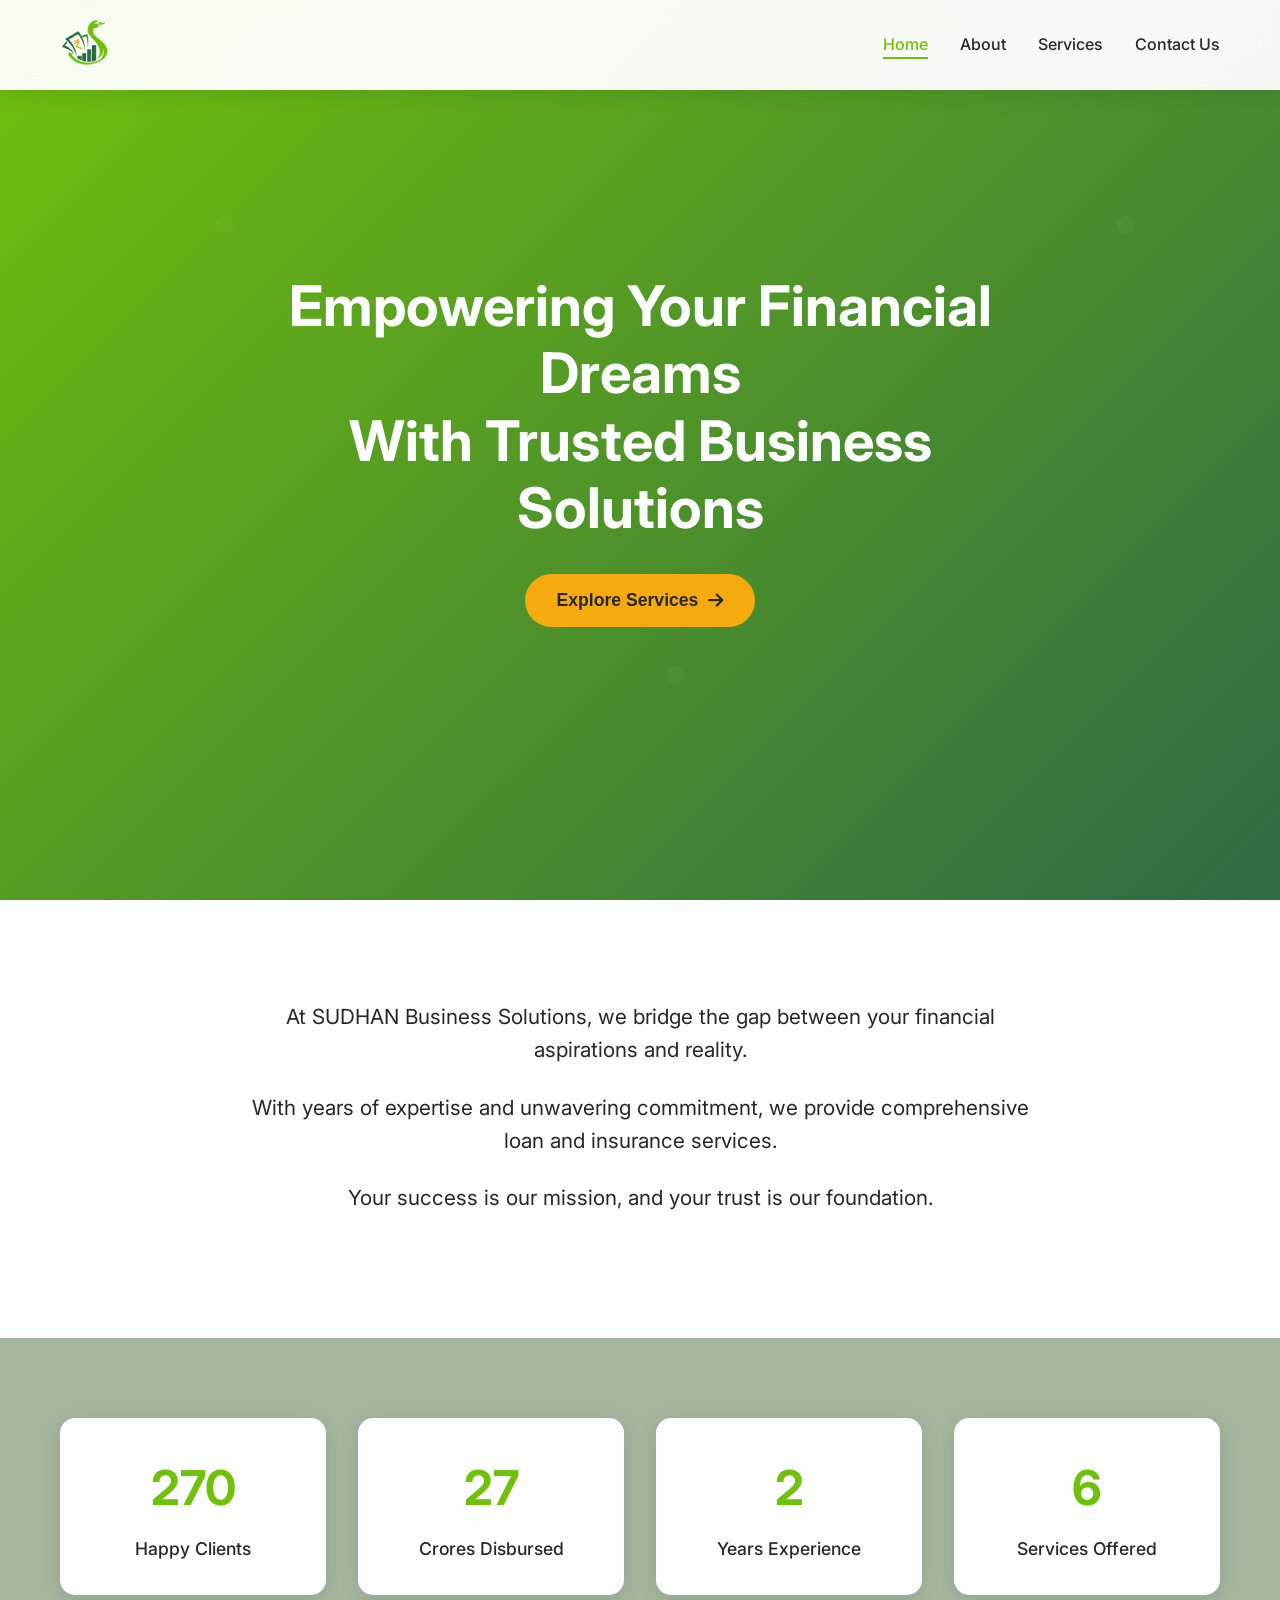
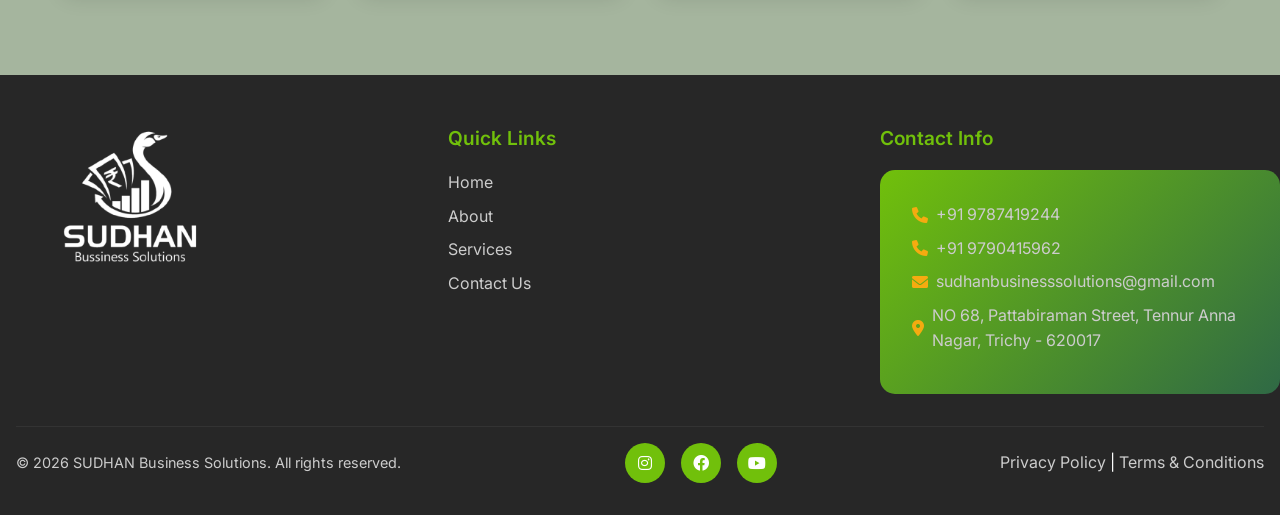
==== index.html @ 8c58acba "Add files via upload" ====
<!DOCTYPE html>
<html lang="en">
<head>
    <meta charset="UTF-8">
    <meta name="viewport" content="width=device-width, initial-scale=1.0">
    <title>SUDHAN Business Solutions - Financial & Business Solutions</title>
    <link rel="icon" type="image/png" href="assets/Sudhanlogo.png">
    <link rel="stylesheet" href="css/style.css">
    <link href="https://fonts.googleapis.com/css2?family=Inter:wght@300;400;500;600;700&display=swap" rel="stylesheet">
    <link rel="stylesheet" href="https://cdnjs.cloudflare.com/ajax/libs/font-awesome/6.0.0/css/all.min.css">
</head>
<body>
    <!-- Navigation -->
    <nav class="navbar">
        <div class="nav-container">
            <div class="nav-logo">
                <img src="assets/Sudhanlogo.png" alt="SUDHAN Business Solutions" class="logo">
            </div>
            <ul class="nav-menu">
                <li class="nav-item">
                    <a href="index.html" class="nav-link active">Home</a>
                </li>
                <li class="nav-item">
                    <a href="about.html" class="nav-link">About</a>
                </li>
                <li class="nav-item">
                    <a href="services.html" class="nav-link">Services</a>
                </li>
                <li class="nav-item">
                    <a href="contact.html" class="nav-link">Contact Us</a>
                </li>
            </ul>
            <div class="hamburger">
                <span class="bar"></span>
                <span class="bar"></span>
                <span class="bar"></span>
            </div>
        </div>
    </nav>

    <!-- Hero Section -->
    <section class="hero">
        <div class="hero-content">
            <h1 class="hero-title">
                <span class="line-1">Empowering Your Financial Dreams</span>
                <span class="line-2">With Trusted Business Solutions</span>
            </h1>
            <button class="cta-button" onclick="window.location.href='services.html'">
                <span>Explore Services</span>
                <i class="fas fa-arrow-right"></i>
            </button>
        </div>
        <div class="hero-bg"></div>
    </section>

    <!-- Company Introduction -->
    <section class="intro-section">
        <div class="container">
            <div class="intro-content">
                <p class="intro-text">At SUDHAN Business Solutions, we bridge the gap between your financial aspirations and reality.</p>
                <p class="intro-text">With years of expertise and unwavering commitment, we provide comprehensive loan and insurance services.</p>
                <p class="intro-text">Your success is our mission, and your trust is our foundation.</p>
            </div>
        </div>
    </section>

    <!-- Stats Section -->
    <section class="stats-section">
        <div class="container">
            <div class="stats-grid">
                <div class="stat-card">
                    <div class="stat-number" data-target="500">0</div>
                    <div class="stat-label">Happy Clients</div>
                </div>
                <div class="stat-card">
                    <div class="stat-number" data-target="50">0</div>
                    <div class="stat-label">Crores Disbursed</div>
                </div>
                <div class="stat-card">
                    <div class="stat-number" data-target="5">0</div>
                    <div class="stat-label">Years Experience</div>
                </div>
                <div class="stat-card">
                    <div class="stat-number" data-target="12">0</div>
                    <div class="stat-label">Services Offered</div>
                </div>
            </div>
        </div>
    </section>

    <!-- Footer -->
    <footer class="footer">
        <div class="footer-content">
            <div class="footer-section">
                <img src="assets/sudhanfulllogo.png" alt="SUDHAN Business Solutions" class="footer-logo">
            </div>
            <div class="footer-section">
                <h3>Quick Links</h3>
                <ul class="footer-links">
                    <li><a href="index.html">Home</a></li>
                    <li><a href="about.html">About</a></li>
                    <li><a href="services.html">Services</a></li>
                    <li><a href="contact.html">Contact Us</a></li>
                </ul>
            </div>
            <div class="footer-section">
                <h3>Contact Info</h3>
                <div class="contact-info">
                    <p><i class="fas fa-phone"></i> <a href="tel:+919787419244">+91 9787419244</a></p>
                    <p><i class="fas fa-phone"></i> <a href="tel:+919790415962">+91 9790415962</a></p>
                    <p><i class="fas fa-envelope"></i> <a href="mailto:sudhanbusinesssolutions@gmail.com">sudhanbusinesssolutions@gmail.com</a></p>
                    <p><i class="fas fa-map-marker-alt"></i> NO 68, Pattabiraman Street, Tennur Anna Nagar, Trichy - 620017</p>
                </div>
            </div>
        </div>
        <div class="footer-bottom">
            <div class="copyright">
                <p>&copy; <span id="currentYear">2026</span> SUDHAN Business Solutions. All rights reserved.</p>
            </div>
            <div class="social-links">
                <a href="#" class="social-link"><i class="fab fa-instagram"></i></a>
                <a href="#" class="social-link"><i class="fab fa-facebook"></i></a>
                <a href="#" class="social-link"><i class="fab fa-youtube"></i></a>
            </div>
            <div class="footer-legal">
                <a href="privacy-policy.html">Privacy Policy</a> | <a href="terms-conditions.html">Terms & Conditions</a>
            </div>
        </div>
    </footer>

    <script src="js/script.js"></script>
</body>
</html>
---- css/style.css ----
/* CSS Variables */
:root {
    --primary-green: #71C00B;
    --dark-green: #2F6945;
    --accent-yellow: #F5AB10;
    --text-black: #272727;
    --light-bg: #A5B59E;
    --white: #FDFEFE;
    --shadow: 0 4px 20px rgba(0, 0, 0, 0.1);
    --transition: all 0.3s ease;
}

/* Reset and Base Styles */
* {
    margin: 0;
    padding: 0;
    box-sizing: border-box;
}

html {
    scroll-behavior: smooth;
}

body {
    font-family: 'Inter', sans-serif;
    line-height: 1.6;
    color: var(--text-black);
    background-color: var(--white);
}

.container {
    max-width: 1200px;
    margin: 0 auto;
    padding: 0 20px;
}

/* Navigation */
.navbar {
    position: fixed;
    top: 0;
    width: 100%;
    background: rgba(255, 255, 255, 0.95);
    backdrop-filter: blur(10px);
    z-index: 1000;
    padding: 1rem 0;
    box-shadow: var(--shadow);
}

.nav-container {
    max-width: 1200px;
    margin: 0 auto;
    padding: 0 20px;
    display: flex;
    justify-content: space-between;
    align-items: center;
}

.logo {
    height: 50px;
    width: auto;
}

.nav-menu {
    display: flex;
    list-style: none;
    gap: 2rem;
}

.nav-link {
    text-decoration: none;
    color: var(--text-black);
    font-weight: 500;
    transition: var(--transition);
    position: relative;
}

.nav-link:hover,
.nav-link.active {
    color: var(--primary-green);
}

.nav-link::after {
    content: '';
    position: absolute;
    bottom: -5px;
    left: 0;
    width: 0;
    height: 2px;
    background: var(--primary-green);
    transition: var(--transition);
}

.nav-link:hover::after,
.nav-link.active::after {
    width: 100%;
}

.hamburger {
    display: none;
    flex-direction: column;
    cursor: pointer;
}

.bar {
    width: 25px;
    height: 3px;
    background: var(--text-black);
    margin: 3px 0;
    transition: var(--transition);
}

/* Hero Section */
.hero {
    height: 100vh;
    display: flex;
    align-items: center;
    justify-content: center;
    position: relative;
    background: linear-gradient(135deg, var(--primary-green) 0%, var(--dark-green) 100%);
    overflow: hidden;
}

.hero-bg {
    position: absolute;
    top: 0;
    left: 0;
    width: 100%;
    height: 100%;
    background: url('data:image/svg+xml,<svg xmlns="http://www.w3.org/2000/svg" viewBox="0 0 100 100"><defs><pattern id="grain" width="100" height="100" patternUnits="userSpaceOnUse"><circle cx="25" cy="25" r="1" fill="rgba(255,255,255,0.1)"/><circle cx="75" cy="75" r="1" fill="rgba(255,255,255,0.1)"/></pattern></defs><rect width="100" height="100" fill="url(%23grain)"/></svg>');
    opacity: 0.3;
}

.hero-content {
    text-align: center;
    z-index: 2;
    max-width: 800px;
    padding: 0 20px;
}

.hero-title {
    font-size: 3.5rem;
    font-weight: 700;
    color: var(--white);
    margin-bottom: 2rem;
    line-height: 1.2;
}

.hero-title .line-1,
.hero-title .line-2 {
    display: block;
    opacity: 0;
    transform: translateY(50px);
    animation: slideUp 1s ease forwards;
}

.hero-title .line-2 {
    animation-delay: 0.3s;
}

.cta-button {
    background: var(--accent-yellow);
    color: var(--text-black);
    border: none;
    padding: 1rem 2rem;
    font-size: 1.1rem;
    font-weight: 600;
    border-radius: 50px;
    cursor: pointer;
    transition: var(--transition);
    display: inline-flex;
    align-items: center;
    gap: 10px;
    opacity: 0;
    transform: translateY(30px);
    animation: slideUp 1s ease forwards 0.6s;
}

.cta-button:hover {
    transform: translateY(-3px);
    box-shadow: 0 10px 30px rgba(245, 171, 16, 0.3);
}

.cta-button i {
    transition: var(--transition);
}

.cta-button:hover i {
    transform: translateX(5px);
}

/* Intro Section */
.intro-section {
    padding: 100px 0;
    background: var(--white);
}

.intro-content {
    text-align: center;
    max-width: 800px;
    margin: 0 auto;
}

.intro-text {
    font-size: 1.3rem;
    margin-bottom: 1.5rem;
    opacity: 0;
    transform: translateY(30px);
    transition: var(--transition);
}

.intro-text.animate {
    opacity: 1;
    transform: translateY(0);
}

/* About Page Styles */
.about-hero {
    padding: 150px 0 100px;
    background: linear-gradient(135deg, var(--dark-green) 0%, var(--primary-green) 100%);
    text-align: center;
}

.about-title {
    font-size: 2.5rem;
    font-weight: 700;
    color: var(--white);
    line-height: 1.3;
}

.about-title .line-1,
.about-title .line-2,
.about-title .line-3 {
    display: block;
    opacity: 0;
    transform: translateY(30px);
    animation: slideUp 0.8s ease forwards;
}

.about-title .line-2 {
    animation-delay: 0.2s;
}

.about-title .line-3 {
    animation-delay: 0.4s;
}

.service-highlights {
    padding: 100px 0;
    background: var(--white);
}

.section-title {
    text-align: center;
    font-size: 2.5rem;
    font-weight: 700;
    color: var(--text-black);
    margin-bottom: 3rem;
}

.highlights-grid {
    display: grid;
    grid-template-columns: repeat(auto-fit, minmax(300px, 1fr));
    gap: 2rem;
    margin-bottom: 3rem;
}

.highlight-card {
    background: var(--white);
    padding: 2rem;
    border-radius: 15px;
    text-align: center;
    box-shadow: var(--shadow);
    transition: var(--transition);
    opacity: 0;
    transform: translateY(30px);
}

.highlight-card.animate {
    opacity: 1;
    transform: translateY(0);
}

.highlight-card:hover {
    transform: translateY(-10px);
    box-shadow: 0 15px 40px rgba(0, 0, 0, 0.15);
}

.highlight-icon {
    width: 80px;
    height: 80px;
    background: linear-gradient(135deg, var(--primary-green), var(--dark-green));
    border-radius: 50%;
    display: flex;
    align-items: center;
    justify-content: center;
    margin: 0 auto 1rem;
}

.highlight-icon i {
    font-size: 2rem;
    color: var(--white);
}

.highlight-card h3 {
    font-size: 1.5rem;
    font-weight: 600;
    color: var(--text-black);
    margin-bottom: 1rem;
}

.highlight-card p {
    color: #666;
    line-height: 1.6;
}

.cta-section {
    text-align: center;
}

/* Services Page Styles */
.services-header {
    padding: 150px 0 50px;
    background: linear-gradient(135deg, var(--primary-green) 0%, var(--dark-green) 100%);
    text-align: center;
}

.services-title {
    font-size: 3rem;
    font-weight: 700;
    color: var(--white);
    margin-bottom: 1rem;
}

.services-subtitle {
    font-size: 1.2rem;
    color: rgba(255, 255, 255, 0.9);
}

.services-section {
    padding: 100px 0;
    background: var(--white);
}

.services-grid {
    display: grid;
    grid-template-columns: repeat(auto-fit, minmax(350px, 1fr));
    gap: 2rem;
}

.service-card {
    background: var(--white);
    padding: 2rem;
    border-radius: 15px;
    box-shadow: var(--shadow);
    transition: var(--transition);
    opacity: 0;
    transform: translateY(30px);
    border-left: 4px solid var(--primary-green);
}

.service-card.animate {
    opacity: 1;
    transform: translateY(0);
}

.service-card:hover {
    transform: translateY(-10px);
    box-shadow: 0 15px 40px rgba(0, 0, 0, 0.15);
    border-left-color: var(--accent-yellow);
}

.service-icon {
    width: 60px;
    height: 60px;
    background: linear-gradient(135deg, var(--primary-green), var(--dark-green));
    border-radius: 12px;
    display: flex;
    align-items: center;
    justify-content: center;
    margin-bottom: 1rem;
}

.service-icon i {
    font-size: 1.5rem;
    color: var(--white);
}

.service-card h3 {
    font-size: 1.4rem;
    font-weight: 600;
    color: var(--text-black);
    margin-bottom: 1rem;
}

.service-card p {
    color: #666;
    margin-bottom: 0.5rem;
    line-height: 1.6;
}

.service-btn {
    background: var(--primary-green);
    color: var(--white);
    border: none;
    padding: 12px 24px;
    border-radius: 25px;
    font-size: 0.9rem;
    font-weight: 600;
    cursor: pointer;
    display: flex;
    align-items: center;
    justify-content: center;
    gap: 8px;
    margin-top: 1rem;
    transition: all 0.3s ease;
    position: relative;
    overflow: hidden;
}

.service-btn:hover {
    background: var(--dark-green);
    transform: translateY(-2px);
    box-shadow: 0 8px 25px rgba(113, 192, 11, 0.3);
}

.service-btn:hover i {
    transform: translateX(5px);
}

.service-btn:active {
    transform: translateY(0);
}

/* Contact Page Styles */
.contact-header {
    padding: 150px 0 50px;
    background: linear-gradient(135deg, var(--dark-green) 0%, var(--primary-green) 100%);
    text-align: center;
}

.contact-title {
    font-size: 3rem;
    font-weight: 700;
    color: var(--white);
    margin-bottom: 1rem;
}

.contact-subtitle {
    font-size: 1.2rem;
    color: rgba(255, 255, 255, 0.9);
}

.contact-section {
    padding: 100px 0;
    background: var(--white);
}

.contact-content {
    display: grid;
    grid-template-columns: 1fr 1fr;
    gap: 4rem;
    align-items: start;
}

.contact-info {
    background: linear-gradient(135deg, var(--primary-green), var(--dark-green));
    padding: 2rem;
    border-radius: 15px;
    color: var(--white);
}

.contact-info h2 {
    font-size: 2rem;
    font-weight: 600;
    color: var(--white);
    margin-bottom: 1rem;
}

.contact-info p {
    color: rgba(255, 255, 255, 0.9);
    margin-bottom: 2rem;
    line-height: 1.6;
}

.contact-details {
    display: flex;
    flex-direction: column;
    gap: 1.5rem;
}

.contact-item {
    display: flex;
    align-items: flex-start;
    gap: 1rem;
}

.contact-item i {
    font-size: 1.2rem;
    color: var(--white);
    margin-top: 0.2rem;
}

.contact-item h4 {
    font-weight: 600;
    color: var(--white);
    margin-bottom: 0.5rem;
}

.contact-item p {
    color: rgba(255, 255, 255, 0.9);
    margin: 0;
}

.managing-director {
    margin: 1.5rem 0;
    padding: 1rem;
    border-left: 3px solid var(--accent-yellow);
    background: rgba(255, 255, 255, 0.1);
    border-radius: 8px;
}

.managing-director h4 {
    font-size: 1.2rem;
    font-weight: 600;
    color: var(--white);
    margin-bottom: 0.3rem;
}

.managing-director p {
    font-size: 0.9rem;
    color: var(--accent-yellow);
    font-weight: 500;
    margin: 0;
}

/* Contact Form */
.contact-form-container {
    background: var(--white);
    padding: 2rem;
    border-radius: 15px;
    box-shadow: var(--shadow);
}

.contact-form {
    display: flex;
    flex-direction: column;
    gap: 1.5rem;
}

.form-group {
    position: relative;
}

.form-group input,
.form-group textarea {
    width: 100%;
    padding: 1rem;
    border: 2px solid #e0e0e0;
    border-radius: 8px;
    font-size: 1rem;
    font-family: inherit;
    background: transparent;
    transition: var(--transition);
}

.form-group input:focus,
.form-group textarea:focus {
    outline: none;
    border-color: var(--primary-green);
}

.form-group label {
    position: absolute;
    top: 1rem;
    left: 1rem;
    color: #999;
    font-size: 1rem;
    pointer-events: none;
    transition: var(--transition);
}

.form-group input:focus + label,
.form-group input:valid + label,
.form-group textarea:focus + label,
.form-group textarea:valid + label {
    top: -0.5rem;
    left: 0.5rem;
    font-size: 0.8rem;
    color: var(--primary-green);
    background: var(--white);
    padding: 0 0.5rem;
}

.submit-button {
    background: var(--primary-green);
    color: var(--white);
    border: none;
    padding: 1rem 2rem;
    font-size: 1.1rem;
    font-weight: 600;
    border-radius: 8px;
    cursor: pointer;
    transition: var(--transition);
    display: flex;
    align-items: center;
    justify-content: center;
    gap: 10px;
}

.submit-button:hover {
    background: var(--dark-green);
    transform: translateY(-2px);
    box-shadow: 0 8px 25px rgba(113, 192, 11, 0.3);
}

/* Footer */
.footer {
    background: var(--text-black);
    color: var(--white);
    padding: 3rem 0 1rem;
}

.footer-content {
    display: grid;
    grid-template-columns: repeat(auto-fit, minmax(250px, 1fr));
    gap: 2rem;
    margin-bottom: 2rem;
    margin-left: 1rem;
}

.footer-section h3 {
    font-size: 1.2rem;
    font-weight: 600;
    margin-bottom: 1rem;
    color: var(--primary-green);
}

.footer-logo {
    height: 150px;
    width: auto;
    filter: brightness(0) invert(1);
}

.footer-links {
    list-style: none;
}

.footer-links li {
    margin-bottom: 0.5rem;
}

.footer-links a {
    color: #ccc;
    text-decoration: none;
    transition: var(--transition);
}

.footer-links a:hover {
    color: var(--primary-green);
    transform: translateX(5px);
}

.contact-info p {
    display: flex;
    align-items: center;
    gap: 0.5rem;
    margin-bottom: 0.5rem;
    color: #ccc;
}

.contact-info a {
    color: #ccc;
    text-decoration: none;
    transition: var(--transition);
}

.contact-info a:hover {
    color: var(--accent-yellow);
}

.contact-item a {
    color: rgba(255, 255, 255, 0.9);
    text-decoration: none;
    transition: var(--transition);
}

.contact-item a:hover {
    color: var(--accent-yellow);
}

.contact-info i {
    color: var(--accent-yellow);
    width: 16px;
}

.footer-bottom {
    border-top: 1px solid #333;
    padding-top: 1rem;
    display: flex;
    justify-content: space-between;
    align-items: center;
    flex-wrap: wrap;
    gap: 1rem;
    margin: 1rem;
}

.copyright {
    color: #ccc;
    font-size: 0.9rem;
}

.copyright p {
    margin: 0;
}

.social-links {
    display: flex;
    gap: 1rem;
}

.social-link {
    width: 40px;
    height: 40px;
    background: var(--primary-green);
    border-radius: 50%;
    display: flex;
    align-items: center;
    justify-content: center;
    color: var(--white);
    text-decoration: none;
    transition: var(--transition);
}

.social-link:hover {
    background: var(--accent-yellow);
    color: var(--text-black);
    transform: translateY(-3px);
}

.footer-legal a {
    color: #ccc;
    text-decoration: none;
    transition: var(--transition);
}

.footer-legal a:hover {
    color: var(--primary-green);
}

/* Animations */
@keyframes slideUp {
    to {
        opacity: 1;
        transform: translateY(0);
    }
}

@keyframes fadeIn {
    to {
        opacity: 1;
    }
}

/* Responsive Design */
@media (max-width: 768px) {
    .footer-bottom {
        flex-direction: column;
        text-align: center;
        gap: 1rem;
    }

    .copyright {
        order: 3;
    }

    .social-links {
        order: 1;
    }

    .footer-legal {
        order: 2;
    }
}

/* Stats Section */
.stats-section {
    padding: 80px 0;
    background: var(--light-bg);
}

.stats-grid {
    display: grid;
    grid-template-columns: repeat(auto-fit, minmax(200px, 1fr));
    gap: 2rem;
}

.stat-card {
    text-align: center;
    padding: 2rem;
    background: var(--white);
    border-radius: 15px;
    box-shadow: var(--shadow);
    transition: var(--transition);
    opacity: 0;
    transform: translateY(30px);
}

.stat-card.animate {
    opacity: 1;
    transform: translateY(0);
}

.stat-card:hover {
    transform: translateY(-10px);
    box-shadow: 0 15px 40px rgba(0, 0, 0, 0.15);
}

.stat-number {
    font-size: 3rem;
    font-weight: 700;
    color: var(--primary-green);
    margin-bottom: 0.5rem;
}

.stat-label {
    font-size: 1.1rem;
    color: var(--text-black);
    font-weight: 500;
}

/* Features Section */
.features-section {
    padding: 100px 0;
    background: var(--white);
}

.features-grid {
    display: grid;
    grid-template-columns: repeat(auto-fit, minmax(300px, 1fr));
    gap: 2rem;
    margin-top: 3rem;
}

.feature-card {
    text-align: center;
    padding: 2rem;
    border-radius: 15px;
    transition: var(--transition);
    opacity: 0;
    transform: translateY(30px);
    background: linear-gradient(135deg, var(--white) 0%, #f8f9fa 100%);
    border: 1px solid #e9ecef;
}

.feature-card.animate {
    opacity: 1;
    transform: translateY(0);
}

.feature-card:hover {
    transform: translateY(-10px);
    box-shadow: 0 15px 40px rgba(113, 192, 11, 0.1);
    border-color: var(--primary-green);
}

.feature-icon {
    width: 70px;
    height: 70px;
    background: linear-gradient(135deg, var(--primary-green), var(--dark-green));
    border-radius: 50%;
    display: flex;
    align-items: center;
    justify-content: center;
    margin: 0 auto 1rem;
    transition: var(--transition);
}

.feature-card:hover .feature-icon {
    transform: scale(1.1) rotate(5deg);
}

.feature-icon i {
    font-size: 1.8rem;
    color: var(--white);
}

.feature-card h3 {
    font-size: 1.4rem;
    font-weight: 600;
    color: var(--text-black);
    margin-bottom: 1rem;
}

.feature-card p {
    color: #666;
    line-height: 1.6;
}

/* Mission Section */
.mission-section {
    padding: 100px 0;
    background: linear-gradient(135deg, var(--light-bg) 0%, #f8f9fa 100%);
}

.mission-content {
    display: grid;
    grid-template-columns: repeat(auto-fit, minmax(300px, 1fr));
    gap: 2rem;
}

.mission-card {
    background: var(--white);
    padding: 2rem;
    border-radius: 15px;
    text-align: center;
    box-shadow: var(--shadow);
    transition: var(--transition);
    opacity: 0;
    transform: translateY(30px);
    position: relative;
    overflow: hidden;
}

.mission-card::before {
    content: '';
    position: absolute;
    top: 0;
    left: -100%;
    width: 100%;
    height: 3px;
    background: linear-gradient(90deg, var(--primary-green), var(--accent-yellow));
    transition: left 0.5s ease;
}

.mission-card:hover::before {
    left: 0;
}

.mission-card.animate {
    opacity: 1;
    transform: translateY(0);
}

.mission-card:hover {
    transform: translateY(-10px);
    box-shadow: 0 15px 40px rgba(0, 0, 0, 0.15);
}

.mission-icon {
    width: 80px;
    height: 80px;
    background: linear-gradient(135deg, var(--primary-green), var(--dark-green));
    border-radius: 50%;
    display: flex;
    align-items: center;
    justify-content: center;
    margin: 0 auto 1rem;
    transition: var(--transition);
}

.mission-card:hover .mission-icon {
    transform: scale(1.1) rotate(-5deg);
}

.mission-icon i {
    font-size: 2rem;
    color: var(--white);
}

.mission-card h3 {
    font-size: 1.5rem;
    font-weight: 600;
    color: var(--text-black);
    margin-bottom: 1rem;
}

.mission-card p {
    color: #666;
    line-height: 1.6;
}

/* Process Section */
.process-section {
    padding: 100px 0;
    background: var(--white);
}

.process-grid {
    display: grid;
    grid-template-columns: repeat(auto-fit, minmax(250px, 1fr));
    gap: 2rem;
    margin-top: 3rem;
}

.process-step {
    display: flex;
    align-items: flex-start;
    gap: 1rem;
    padding: 2rem;
    background: linear-gradient(135deg, #f8f9fa 0%, var(--white) 100%);
    border-radius: 15px;
    transition: var(--transition);
    opacity: 0;
    transform: translateX(-30px);
    border-left: 4px solid transparent;
}

.process-step.animate {
    opacity: 1;
    transform: translateX(0);
}

.process-step:hover {
    transform: translateX(10px);
    border-left-color: var(--primary-green);
    box-shadow: 0 10px 30px rgba(113, 192, 11, 0.1);
}

.step-number {
    width: 50px;
    height: 50px;
    background: linear-gradient(135deg, var(--primary-green), var(--dark-green));
    border-radius: 50%;
    display: flex;
    align-items: center;
    justify-content: center;
    font-size: 1.2rem;
    font-weight: 700;
    color: var(--white);
    flex-shrink: 0;
    transition: var(--transition);
}

.process-step:hover .step-number {
    transform: scale(1.1);
}

.step-content h3 {
    font-size: 1.3rem;
    font-weight: 600;
    color: var(--text-black);
    margin-bottom: 0.5rem;
}

.step-content p {
    color: #666;
    line-height: 1.6;
    margin: 0;
}

/* Legal Pages Styles */
.back-button-container {
    position: fixed;
    top: 20px;
    left: 20px;
    z-index: 1000;
}

.back-button {
    background: var(--primary-green);
    color: var(--white);
    border: none;
    padding: 12px 20px;
    border-radius: 25px;
    cursor: pointer;
    display: flex;
    align-items: center;
    gap: 8px;
    font-size: 0.9rem;
    font-weight: 500;
    transition: var(--transition);
    box-shadow: 0 4px 15px rgba(113, 192, 11, 0.3);
}

.back-button:hover {
    background: var(--dark-green);
    transform: translateY(-2px);
    box-shadow: 0 6px 20px rgba(113, 192, 11, 0.4);
}

.legal-header {
    padding: 120px 0 60px;
    background: linear-gradient(135deg, var(--primary-green) 0%, var(--dark-green) 100%);
    text-align: center;
}

.legal-title {
    font-size: 2.5rem;
    font-weight: 700;
    color: var(--white);
    margin-bottom: 1rem;
}

.legal-subtitle {
    font-size: 1.1rem;
    color: rgba(255, 255, 255, 0.9);
}

.legal-content {
    padding: 80px 0;
    background: var(--white);
}

.legal-text {
    max-width: 800px;
    margin: 0 auto;
    line-height: 1.8;
}

.legal-text h2 {
    font-size: 1.5rem;
    font-weight: 600;
    color: var(--text-black);
    margin: 2rem 0 1rem;
    border-bottom: 2px solid var(--primary-green);
    padding-bottom: 0.5rem;
}

.legal-text p {
    color: #555;
    margin-bottom: 1rem;
}

.legal-text ul {
    margin: 1rem 0;
    padding-left: 2rem;
}

.legal-text li {
    color: #555;
    margin-bottom: 0.5rem;
}

/* Responsive Design */
@media (max-width: 768px) {
    .hamburger {
        display: flex;
    }

    .nav-menu {
        position: fixed;
        left: -100%;
        top: 70px;
        flex-direction: column;
        background-color: var(--white);
        width: 100%;
        text-align: center;
        transition: 0.3s;
        box-shadow: var(--shadow);
        padding: 2rem 0;
    }

    .nav-menu.active {
        left: 0;
    }

    .nav-menu li {
        margin: 1rem 0;
    }

    .hamburger.active .bar:nth-child(2) {
        opacity: 0;
    }

    .hamburger.active .bar:nth-child(1) {
        transform: translateY(8px) rotate(45deg);
    }

    .hamburger.active .bar:nth-child(3) {
        transform: translateY(-8px) rotate(-45deg);
    }

    .hero-title {
        font-size: 2.5rem;
    }

    .about-title {
        font-size: 2rem;
    }

    .services-title {
        font-size: 2.5rem;
    }

    .contact-title {
        font-size: 2.5rem;
    }

    .contact-content {
        grid-template-columns: 1fr;
        gap: 2rem;
    }

    .services-grid {
        grid-template-columns: 1fr;
    }

    .highlights-grid {
        grid-template-columns: 1fr;
    }

    .footer-bottom {
        flex-direction: column;
        text-align: center;
    }
}

@media (max-width: 480px) {
    .hero-title {
        font-size: 2rem;
    }

    .intro-text {
        font-size: 1.1rem;
    }

    .service-card,
    .highlight-card {
        padding: 1.5rem;
    }

    .contact-form-container {
        padding: 1.5rem;
    }
}
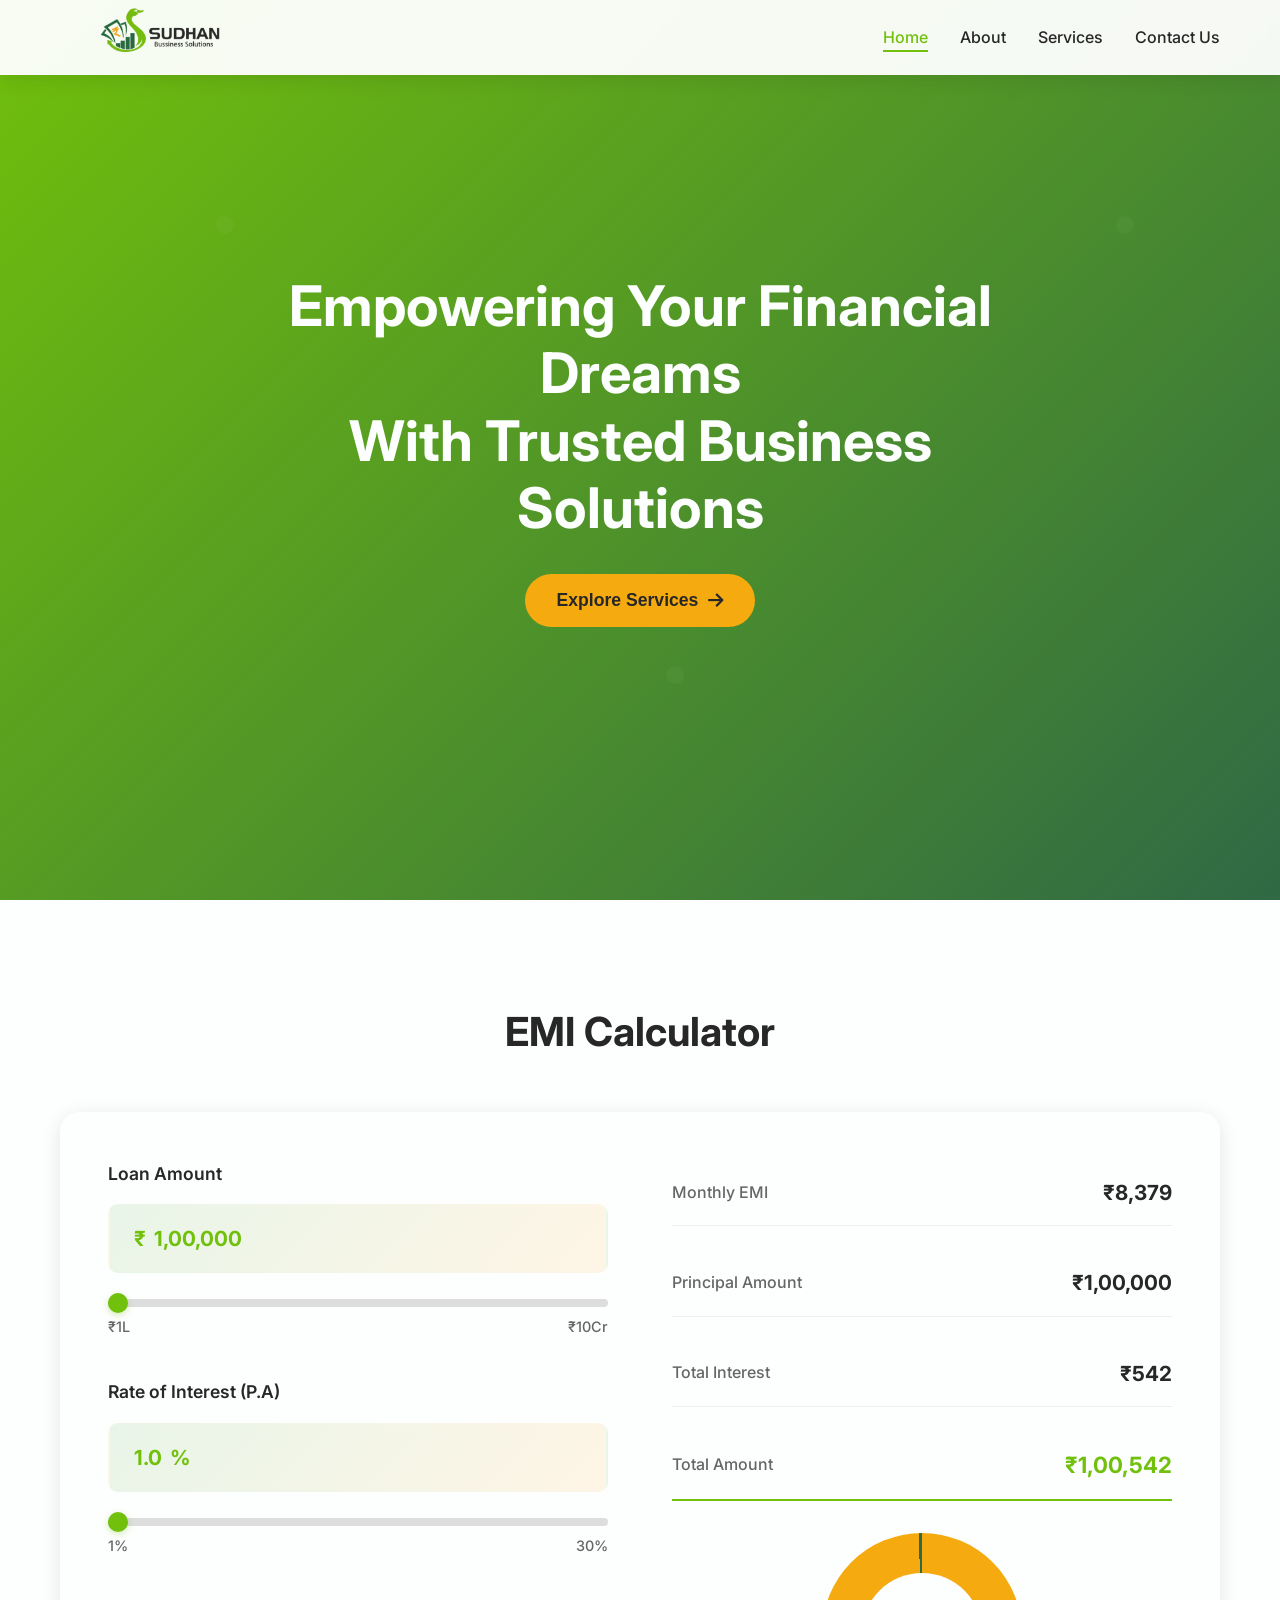
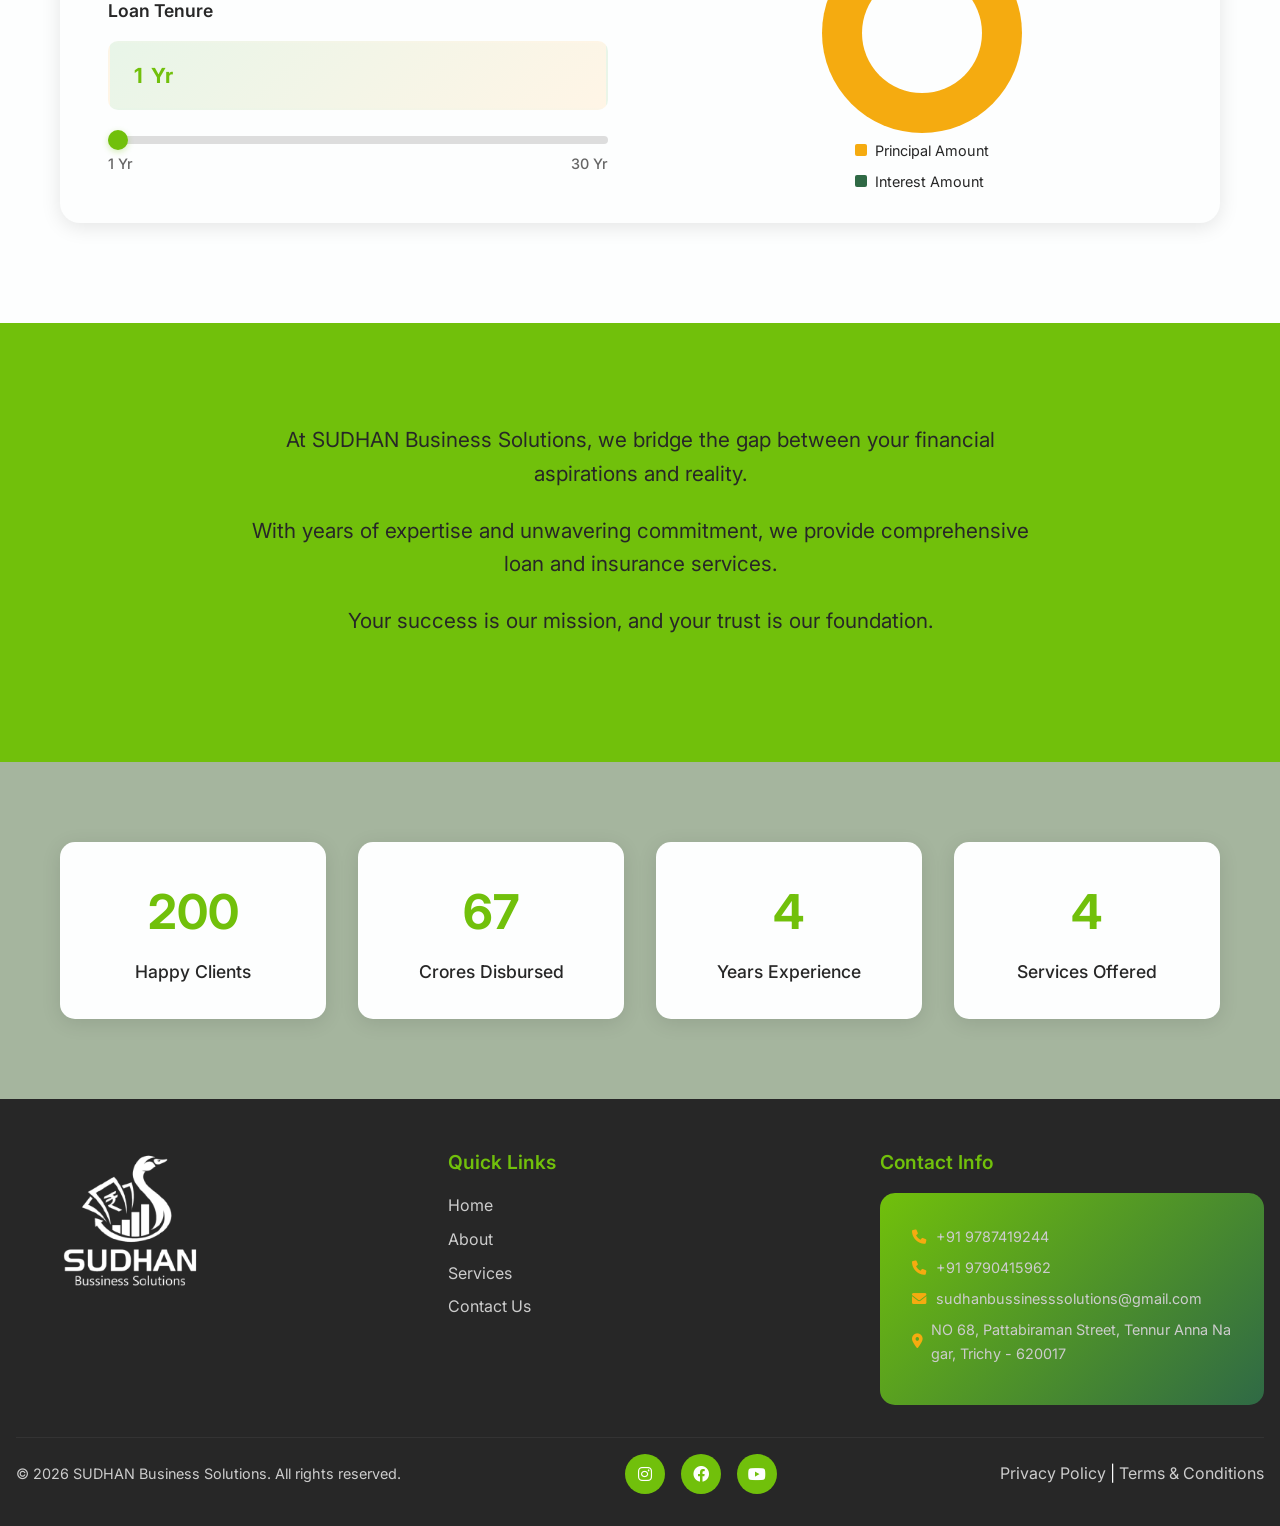
==== commit 3c26cf9a: "Add files via upload" ====
--- a/index.html
+++ b/index.html
@@ -14,7 +14,7 @@
     <nav class="navbar">
         <div class="nav-container">
             <div class="nav-logo">
-                <img src="assets/Sudhanlogo.png" alt="SUDHAN Business Solutions" class="logo">
+                <img src="assets/sudhannewlogo.png" alt="SUDHAN Business Solutions" class="logo">
             </div>
             <ul class="nav-menu">
                 <li class="nav-item">
@@ -53,6 +53,91 @@
         <div class="hero-bg"></div>
     </section>
 
+    <!-- EMI Calculator Section -->
+    <section class="emi-section">
+        <div class="container">
+            <h2 class="section-title">EMI Calculator</h2>
+            <div class="emi-calculator">
+                <div class="calculator-inputs">
+                    <div class="input-group">
+                        <label for="loanAmount">Loan Amount</label>
+                        <div class="input-display">
+                            <span class="currency">₹</span>
+                            <span id="loanAmountDisplay">100000</span>
+                        </div>
+                        <input type="range" id="loanAmount" min="100000" max="100000000" value="100000" step="10000">
+                        <div class="range-labels">
+                            <span>₹1L</span>
+                            <span>₹10Cr</span>
+                        </div>
+                    </div>
+                    
+                    <div class="input-group">
+                        <label for="interestRate">Rate of Interest (P.A)</label>
+                        <div class="input-display">
+                            <span id="interestRateDisplay">1</span>
+                            <span class="unit">%</span>
+                        </div>
+                        <input type="range" id="interestRate" min="1" max="30" value="1" step="0.1">
+                        <div class="range-labels">
+                            <span>1%</span>
+                            <span>30%</span>
+                        </div>
+                    </div>
+                    
+                    <div class="input-group">
+                        <label for="loanTenure">Loan Tenure</label>
+                        <div class="input-display">
+                            <span id="loanTenureDisplay">1</span>
+                            <span class="unit">Yr</span>
+                        </div>
+                        <input type="range" id="loanTenure" min="1" max="30" value="1" step="1">
+                        <div class="range-labels">
+                            <span>1 Yr</span>
+                            <span>30 Yr</span>
+                        </div>
+                    </div>
+                </div>
+                
+                <div class="calculator-results">
+                    <div class="results-summary">
+                        <div class="result-item">
+                            <span class="result-label">Monthly EMI</span>
+                            <span class="result-value" id="monthlyEMI">₹8,379</span>
+                        </div>
+                        <div class="result-item">
+                            <span class="result-label">Principal Amount</span>
+                            <span class="result-value" id="principalAmount">₹1,00,000</span>
+                        </div>
+                        <div class="result-item">
+                            <span class="result-label">Total Interest</span>
+                            <span class="result-value" id="totalInterest">₹542</span>
+                        </div>
+                        <div class="result-item">
+                            <span class="result-label">Total Amount</span>
+                            <span class="result-value" id="totalAmount">₹1,00,542</span>
+                        </div>
+                    </div>
+                    
+                    <div class="chart-container">
+                        <div class="pie-chart" id="pieChart">
+                            <div class="chart-legend">
+                                <div class="legend-item">
+                                    <span class="legend-color principal"></span>
+                                    <span>Principal Amount</span>
+                                </div>
+                                <div class="legend-item">
+                                    <span class="legend-color interest"></span>
+                                    <span>Interest Amount</span>
+                                </div>
+                            </div>
+                        </div>
+                    </div>
+                </div>
+            </div>
+        </div>
+    </section>
+
     <!-- Company Introduction -->
     <section class="intro-section">
         <div class="container">
@@ -73,11 +158,11 @@
                     <div class="stat-label">Happy Clients</div>
                 </div>
                 <div class="stat-card">
-                    <div class="stat-number" data-target="50">0</div>
+                    <div class="stat-number" data-target="170">0</div>
                     <div class="stat-label">Crores Disbursed</div>
                 </div>
                 <div class="stat-card">
-                    <div class="stat-number" data-target="5">0</div>
+                    <div class="stat-number" data-target="10">0</div>
                     <div class="stat-label">Years Experience</div>
                 </div>
                 <div class="stat-card">
@@ -108,7 +193,7 @@
                 <div class="contact-info">
                     <p><i class="fas fa-phone"></i> <a href="tel:+919787419244">+91 9787419244</a></p>
                     <p><i class="fas fa-phone"></i> <a href="tel:+919790415962">+91 9790415962</a></p>
-                    <p><i class="fas fa-envelope"></i> <a href="mailto:sudhanbusinesssolutions@gmail.com">sudhanbusinesssolutions@gmail.com</a></p>
+                    <p><i class="fas fa-envelope"></i> <a href="mailto:sudhanbussinesssolutions@gmail.com">sudhanbussinesssolutions@gmail.com</a></p>
                     <p><i class="fas fa-map-marker-alt"></i> NO 68, Pattabiraman Street, Tennur Anna Nagar, Trichy - 620017</p>
                 </div>
             </div>
--- a/css/style.css
+++ b/css/style.css
@@ -42,7 +42,7 @@
     background: rgba(255, 255, 255, 0.95);
     backdrop-filter: blur(10px);
     z-index: 1000;
-    padding: 1rem 0;
+    padding: 0;
     box-shadow: var(--shadow);
 }
 
@@ -53,11 +53,24 @@
     display: flex;
     justify-content: space-between;
     align-items: center;
+    height: 75px;
 }
 
 .logo {
-    height: 50px;
+    height: 130px;
     width: auto;
+    object-fit: contain;
+    background: transparent !important;
+    box-shadow: none !important;
+    border: none !important;
+    outline: none !important;
+    filter: none !important;
+    mix-blend-mode: multiply !important;
+    opacity: 1 !important;
+    margin: 0;
+    padding: 0;
+    display: block;
+    vertical-align: middle;
 }
 
 .nav-menu {
@@ -191,7 +204,8 @@
 /* Intro Section */
 .intro-section {
     padding: 100px 0;
-    background: var(--white);
+    background: #71C00B
+;
 }
 
 .intro-content {
@@ -666,6 +680,32 @@
     gap: 0.5rem;
     margin-bottom: 0.5rem;
     color: #ccc;
+    word-break: break-all;
+    font-size: 0.9rem;
+}
+
+.footer-section {
+    padding-right: 1rem;
+}
+
+@media (max-width: 768px) {
+    .footer-content {
+        grid-template-columns: 1fr;
+        gap: 1.5rem;
+        margin-left: 0;
+        padding: 0 1rem;
+    }
+    
+    .footer-section {
+        padding-right: 0;
+    }
+    
+    .contact-info p {
+        font-size: 0.8rem;
+        word-wrap: break-word;
+        overflow-wrap: break-word;
+        margin-right: 1rem;
+    }
 }
 
 .contact-info a {
@@ -779,6 +819,284 @@
 
     .footer-legal {
         order: 2;
+    }
+}
+
+/* EMI Calculator Section */
+.emi-section {
+    padding: 100px 0;
+    background: var(--white);
+}
+
+.emi-calculator {
+    display: grid;
+    grid-template-columns: 1fr 1fr;
+    gap: 4rem;
+    margin-top: 3rem;
+    background: var(--white);
+    padding: 3rem;
+    border-radius: 20px;
+    box-shadow: var(--shadow);
+}
+
+.calculator-inputs {
+    display: flex;
+    flex-direction: column;
+    gap: 2.5rem;
+}
+
+.input-group {
+    position: relative;
+}
+
+.input-group label {
+    display: block;
+    font-size: 1.1rem;
+    font-weight: 600;
+    color: var(--text-black);
+    margin-bottom: 1rem;
+}
+
+.input-display {
+    background: linear-gradient(135deg, #e8f5e8 0%, #fff5e6 100%);
+    padding: 1rem 1.5rem;
+    border-radius: 10px;
+    display: flex;
+    align-items: center;
+    gap: 0.5rem;
+    margin-bottom: 1rem;
+    border: 2px solid transparent;
+    transition: var(--transition);
+}
+
+.input-display:hover {
+    border-color: var(--accent-yellow);
+    background: linear-gradient(135deg, #e8f5e8 0%, #fff5e6 100%);
+}
+
+.currency {
+    font-size: 1.2rem;
+    font-weight: 600;
+    color: var(--primary-green);
+}
+
+.input-display span {
+    font-size: 1.3rem;
+    font-weight: 700;
+    color: var(--primary-green);
+}
+
+.unit {
+    font-size: 1.1rem;
+    font-weight: 600;
+    color: var(--primary-green);
+}
+
+input[type="range"] {
+    width: 100%;
+    height: 8px;
+    border-radius: 5px;
+    background: #ddd;
+    outline: none;
+    -webkit-appearance: none;
+    margin-bottom: 0.5rem;
+    transition: var(--transition);
+}
+
+input[type="range"]::-webkit-slider-track {
+    height: 8px;
+    border-radius: 5px;
+    background: linear-gradient(to right, var(--primary-green) 0%, var(--primary-green) var(--slider-percent, 0%), #ddd var(--slider-percent, 0%), #ddd 100%);
+}
+
+input[type="range"]::-moz-range-track {
+    height: 8px;
+    border-radius: 5px;
+    background: linear-gradient(to right, var(--primary-green) 0%, var(--primary-green) var(--slider-percent, 0%), #ddd var(--slider-percent, 0%), #ddd 100%);
+    border: none;
+}
+
+input[type="range"]::-webkit-slider-thumb {
+    -webkit-appearance: none;
+    appearance: none;
+    width: 20px;
+    height: 20px;
+    border-radius: 50%;
+    background: var(--primary-green);
+    cursor: pointer;
+    box-shadow: 0 2px 6px rgba(113, 192, 11, 0.3);
+    transition: var(--transition);
+}
+
+input[type="range"]::-webkit-slider-thumb:hover {
+    transform: scale(1.2);
+    box-shadow: 0 4px 12px rgba(113, 192, 11, 0.4);
+}
+
+input[type="range"]::-moz-range-thumb {
+    width: 20px;
+    height: 20px;
+    border-radius: 50%;
+    background: var(--primary-green);
+    cursor: pointer;
+    border: none;
+    box-shadow: 0 2px 6px rgba(113, 192, 11, 0.3);
+}
+
+.range-labels {
+    display: flex;
+    justify-content: space-between;
+    font-size: 0.9rem;
+    color: #666;
+    font-weight: 500;
+}
+
+.calculator-results {
+    display: flex;
+    flex-direction: column;
+    gap: 2rem;
+}
+
+.results-summary {
+    display: flex;
+    flex-direction: column;
+    gap: 1.5rem;
+}
+
+.result-item {
+    display: flex;
+    justify-content: space-between;
+    align-items: center;
+    padding: 1rem 0;
+    border-bottom: 1px solid #eee;
+}
+
+.result-item:last-child {
+    border-bottom: 2px solid var(--primary-green);
+    font-weight: 700;
+}
+
+.result-label {
+    font-size: 1rem;
+    color: #666;
+    font-weight: 500;
+}
+
+.result-value {
+    font-size: 1.3rem;
+    font-weight: 700;
+    color: var(--text-black);
+}
+
+.result-item:last-child .result-value {
+    color: var(--primary-green);
+    font-size: 1.4rem;
+}
+
+.chart-container {
+    display: flex;
+    flex-direction: column;
+    align-items: center;
+    gap: 1.5rem;
+}
+
+.pie-chart {
+    width: 200px;
+    height: 200px;
+    border-radius: 50%;
+    background: conic-gradient(
+        var(--accent-yellow) 0deg 359deg,
+        var(--dark-green) 359deg 360deg
+    );
+    position: relative;
+    display: flex;
+    align-items: center;
+    justify-content: center;
+    transition: var(--transition);
+}
+
+.pie-chart::before {
+    content: '';
+    width: 120px;
+    height: 120px;
+    background: var(--white);
+    border-radius: 50%;
+    position: absolute;
+}
+
+.chart-legend {
+    position: absolute;
+    bottom: -60px;
+    display: flex;
+    flex-direction: column;
+    gap: 0.5rem;
+    z-index: 2;
+}
+
+.legend-item {
+    display: flex;
+    align-items: center;
+    gap: 0.5rem;
+    font-size: 0.9rem;
+    color: var(--text-black);
+}
+
+.legend-color {
+    width: 12px;
+    height: 12px;
+    border-radius: 2px;
+}
+
+.legend-color.principal {
+    background: var(--accent-yellow);
+}
+
+.legend-color.interest {
+    background: var(--dark-green);
+}
+
+/* Responsive Design for EMI Calculator */
+@media (max-width: 768px) {
+    .emi-calculator {
+        grid-template-columns: 1fr;
+        gap: 2rem;
+        padding: 2rem;
+    }
+    
+    .input-display {
+        padding: 0.8rem 1rem;
+    }
+    
+    .input-display span {
+        font-size: 1.1rem;
+    }
+    
+    .pie-chart {
+        width: 150px;
+        height: 150px;
+    }
+    
+    .pie-chart::before {
+        width: 90px;
+        height: 90px;
+    }
+}
+
+@media (max-width: 480px) {
+    .emi-calculator {
+        padding: 1.5rem;
+    }
+    
+    .calculator-inputs {
+        gap: 2rem;
+    }
+    
+    .result-value {
+        font-size: 1.1rem;
+    }
+    
+    .result-item:last-child .result-value {
+        font-size: 1.2rem;
     }
 }
 
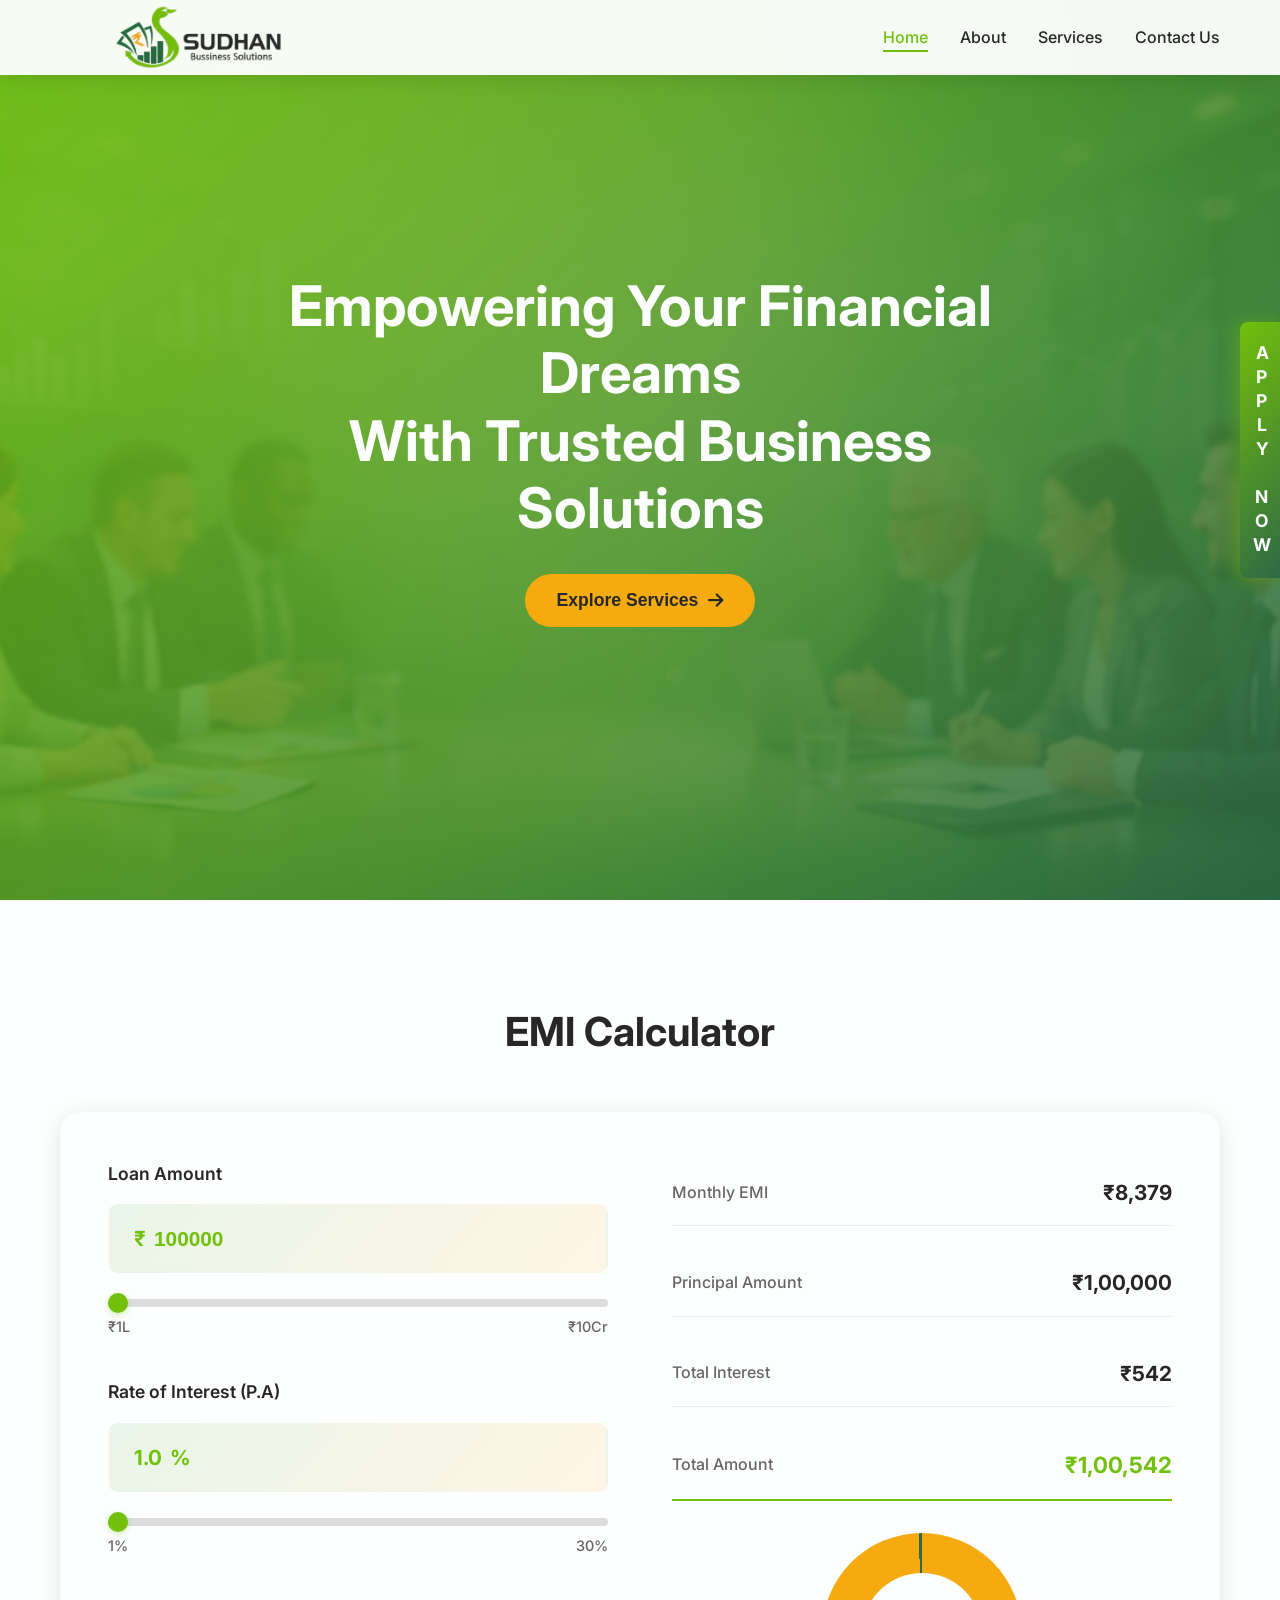
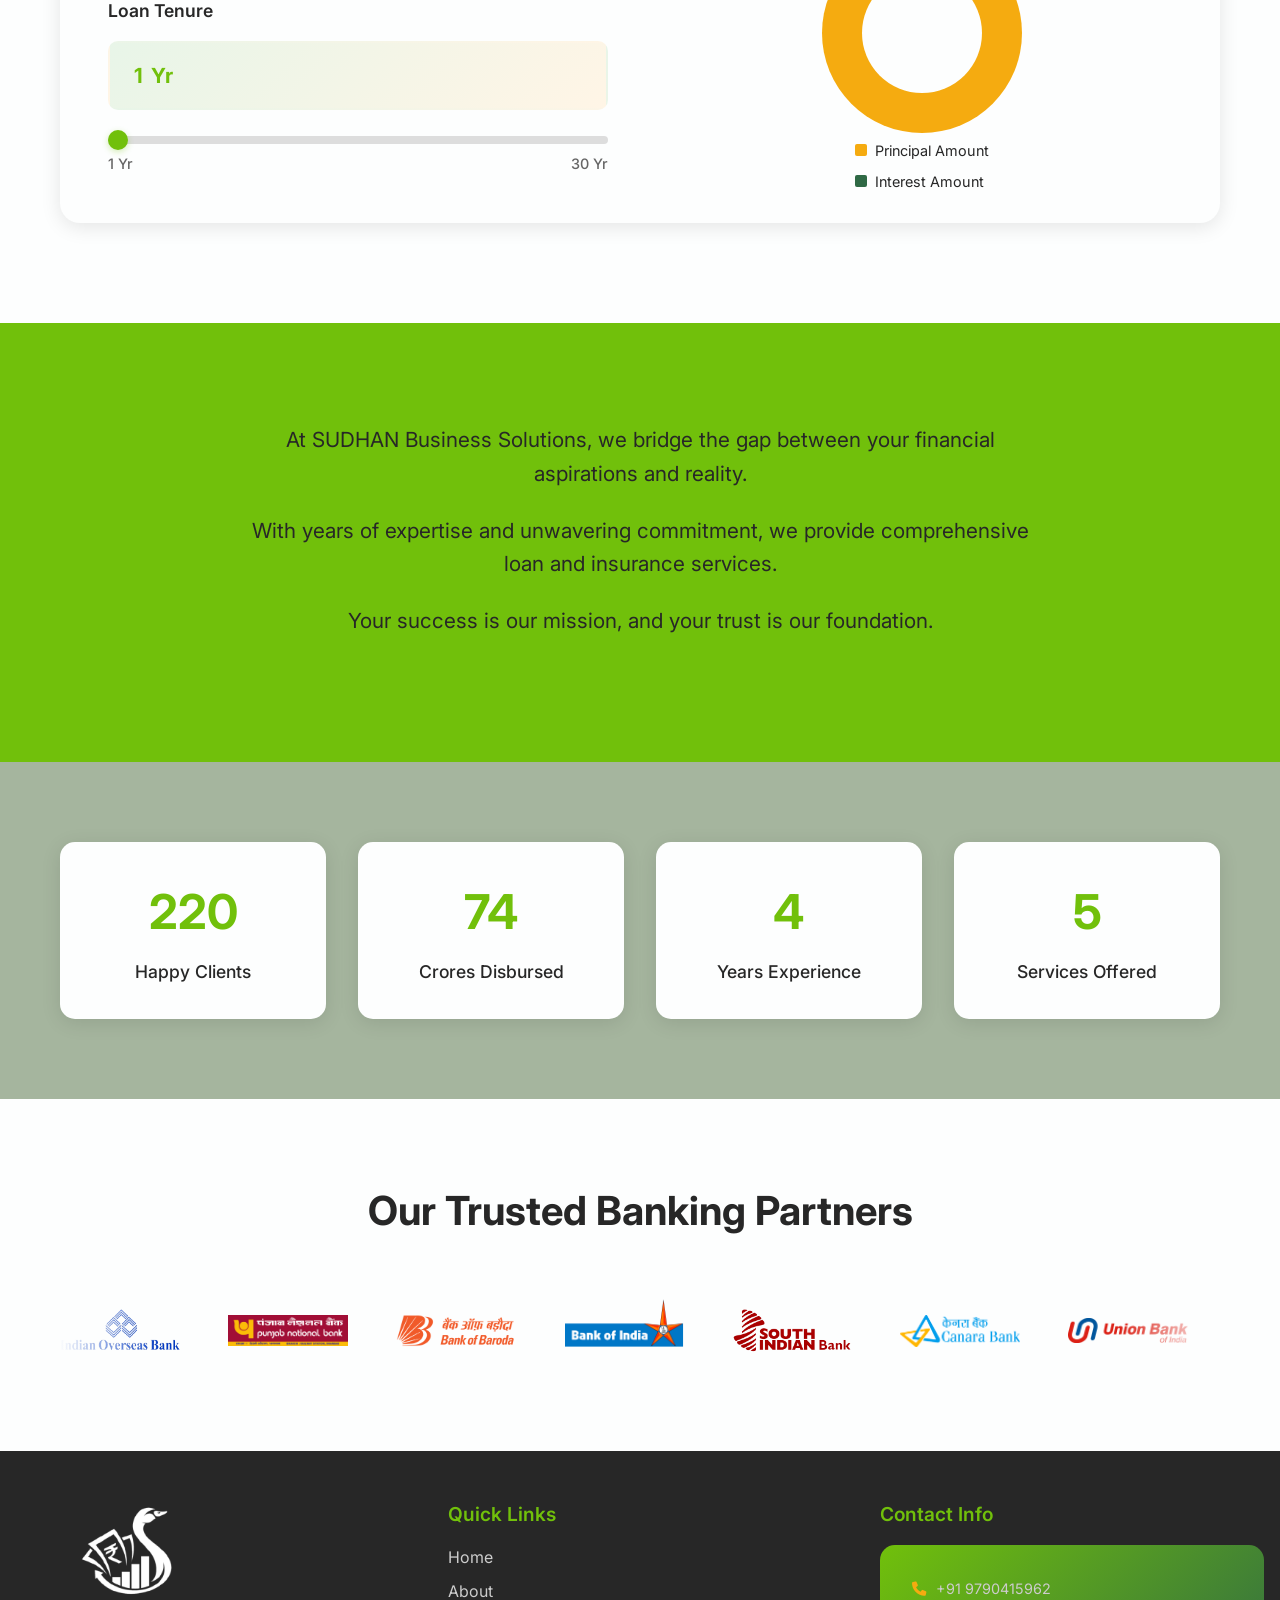
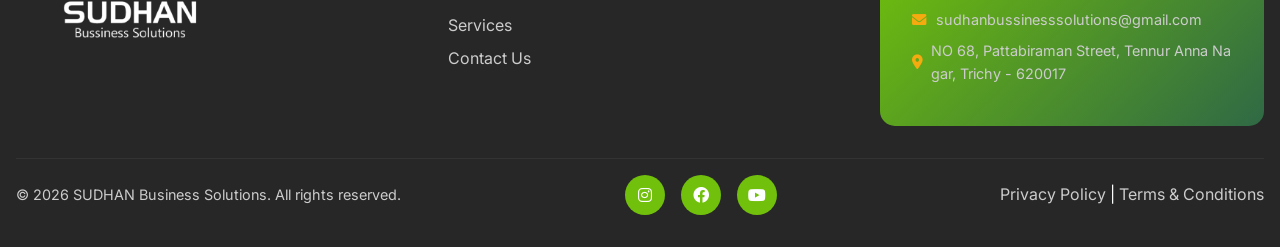
==== commit 8fc5de9e: "Add files via upload" ====
--- a/index.html
+++ b/index.html
@@ -1,218 +1,297 @@
-<!DOCTYPE html>
-<html lang="en">
-<head>
-    <meta charset="UTF-8">
-    <meta name="viewport" content="width=device-width, initial-scale=1.0">
-    <title>SUDHAN Business Solutions - Financial & Business Solutions</title>
-    <link rel="icon" type="image/png" href="assets/Sudhanlogo.png">
-    <link rel="stylesheet" href="css/style.css">
-    <link href="https://fonts.googleapis.com/css2?family=Inter:wght@300;400;500;600;700&display=swap" rel="stylesheet">
-    <link rel="stylesheet" href="https://cdnjs.cloudflare.com/ajax/libs/font-awesome/6.0.0/css/all.min.css">
-</head>
-<body>
-    <!-- Navigation -->
-    <nav class="navbar">
-        <div class="nav-container">
-            <div class="nav-logo">
-                <img src="assets/sudhannewlogo.png" alt="SUDHAN Business Solutions" class="logo">
-            </div>
-            <ul class="nav-menu">
-                <li class="nav-item">
-                    <a href="index.html" class="nav-link active">Home</a>
-                </li>
-                <li class="nav-item">
-                    <a href="about.html" class="nav-link">About</a>
-                </li>
-                <li class="nav-item">
-                    <a href="services.html" class="nav-link">Services</a>
-                </li>
-                <li class="nav-item">
-                    <a href="contact.html" class="nav-link">Contact Us</a>
-                </li>
-            </ul>
-            <div class="hamburger">
-                <span class="bar"></span>
-                <span class="bar"></span>
-                <span class="bar"></span>
-            </div>
-        </div>
-    </nav>
-
-    <!-- Hero Section -->
-    <section class="hero">
-        <div class="hero-content">
-            <h1 class="hero-title">
-                <span class="line-1">Empowering Your Financial Dreams</span>
-                <span class="line-2">With Trusted Business Solutions</span>
-            </h1>
-            <button class="cta-button" onclick="window.location.href='services.html'">
-                <span>Explore Services</span>
-                <i class="fas fa-arrow-right"></i>
-            </button>
-        </div>
-        <div class="hero-bg"></div>
-    </section>
-
-    <!-- EMI Calculator Section -->
-    <section class="emi-section">
-        <div class="container">
-            <h2 class="section-title">EMI Calculator</h2>
-            <div class="emi-calculator">
-                <div class="calculator-inputs">
-                    <div class="input-group">
-                        <label for="loanAmount">Loan Amount</label>
-                        <div class="input-display">
-                            <span class="currency">₹</span>
-                            <span id="loanAmountDisplay">100000</span>
-                        </div>
-                        <input type="range" id="loanAmount" min="100000" max="100000000" value="100000" step="10000">
-                        <div class="range-labels">
-                            <span>₹1L</span>
-                            <span>₹10Cr</span>
-                        </div>
-                    </div>
-                    
-                    <div class="input-group">
-                        <label for="interestRate">Rate of Interest (P.A)</label>
-                        <div class="input-display">
-                            <span id="interestRateDisplay">1</span>
-                            <span class="unit">%</span>
-                        </div>
-                        <input type="range" id="interestRate" min="1" max="30" value="1" step="0.1">
-                        <div class="range-labels">
-                            <span>1%</span>
-                            <span>30%</span>
-                        </div>
-                    </div>
-                    
-                    <div class="input-group">
-                        <label for="loanTenure">Loan Tenure</label>
-                        <div class="input-display">
-                            <span id="loanTenureDisplay">1</span>
-                            <span class="unit">Yr</span>
-                        </div>
-                        <input type="range" id="loanTenure" min="1" max="30" value="1" step="1">
-                        <div class="range-labels">
-                            <span>1 Yr</span>
-                            <span>30 Yr</span>
-                        </div>
-                    </div>
-                </div>
-                
-                <div class="calculator-results">
-                    <div class="results-summary">
-                        <div class="result-item">
-                            <span class="result-label">Monthly EMI</span>
-                            <span class="result-value" id="monthlyEMI">₹8,379</span>
-                        </div>
-                        <div class="result-item">
-                            <span class="result-label">Principal Amount</span>
-                            <span class="result-value" id="principalAmount">₹1,00,000</span>
-                        </div>
-                        <div class="result-item">
-                            <span class="result-label">Total Interest</span>
-                            <span class="result-value" id="totalInterest">₹542</span>
-                        </div>
-                        <div class="result-item">
-                            <span class="result-label">Total Amount</span>
-                            <span class="result-value" id="totalAmount">₹1,00,542</span>
-                        </div>
-                    </div>
-                    
-                    <div class="chart-container">
-                        <div class="pie-chart" id="pieChart">
-                            <div class="chart-legend">
-                                <div class="legend-item">
-                                    <span class="legend-color principal"></span>
-                                    <span>Principal Amount</span>
-                                </div>
-                                <div class="legend-item">
-                                    <span class="legend-color interest"></span>
-                                    <span>Interest Amount</span>
-                                </div>
-                            </div>
-                        </div>
-                    </div>
-                </div>
-            </div>
-        </div>
-    </section>
-
-    <!-- Company Introduction -->
-    <section class="intro-section">
-        <div class="container">
-            <div class="intro-content">
-                <p class="intro-text">At SUDHAN Business Solutions, we bridge the gap between your financial aspirations and reality.</p>
-                <p class="intro-text">With years of expertise and unwavering commitment, we provide comprehensive loan and insurance services.</p>
-                <p class="intro-text">Your success is our mission, and your trust is our foundation.</p>
-            </div>
-        </div>
-    </section>
-
-    <!-- Stats Section -->
-    <section class="stats-section">
-        <div class="container">
-            <div class="stats-grid">
-                <div class="stat-card">
-                    <div class="stat-number" data-target="500">0</div>
-                    <div class="stat-label">Happy Clients</div>
-                </div>
-                <div class="stat-card">
-                    <div class="stat-number" data-target="170">0</div>
-                    <div class="stat-label">Crores Disbursed</div>
-                </div>
-                <div class="stat-card">
-                    <div class="stat-number" data-target="10">0</div>
-                    <div class="stat-label">Years Experience</div>
-                </div>
-                <div class="stat-card">
-                    <div class="stat-number" data-target="12">0</div>
-                    <div class="stat-label">Services Offered</div>
-                </div>
-            </div>
-        </div>
-    </section>
-
-    <!-- Footer -->
-    <footer class="footer">
-        <div class="footer-content">
-            <div class="footer-section">
-                <img src="assets/sudhanfulllogo.png" alt="SUDHAN Business Solutions" class="footer-logo">
-            </div>
-            <div class="footer-section">
-                <h3>Quick Links</h3>
-                <ul class="footer-links">
-                    <li><a href="index.html">Home</a></li>
-                    <li><a href="about.html">About</a></li>
-                    <li><a href="services.html">Services</a></li>
-                    <li><a href="contact.html">Contact Us</a></li>
-                </ul>
-            </div>
-            <div class="footer-section">
-                <h3>Contact Info</h3>
-                <div class="contact-info">
-                    <p><i class="fas fa-phone"></i> <a href="tel:+919787419244">+91 9787419244</a></p>
-                    <p><i class="fas fa-phone"></i> <a href="tel:+919790415962">+91 9790415962</a></p>
-                    <p><i class="fas fa-envelope"></i> <a href="mailto:sudhanbussinesssolutions@gmail.com">sudhanbussinesssolutions@gmail.com</a></p>
-                    <p><i class="fas fa-map-marker-alt"></i> NO 68, Pattabiraman Street, Tennur Anna Nagar, Trichy - 620017</p>
-                </div>
-            </div>
-        </div>
-        <div class="footer-bottom">
-            <div class="copyright">
-                <p>&copy; <span id="currentYear">2026</span> SUDHAN Business Solutions. All rights reserved.</p>
-            </div>
-            <div class="social-links">
-                <a href="#" class="social-link"><i class="fab fa-instagram"></i></a>
-                <a href="#" class="social-link"><i class="fab fa-facebook"></i></a>
-                <a href="#" class="social-link"><i class="fab fa-youtube"></i></a>
-            </div>
-            <div class="footer-legal">
-                <a href="privacy-policy.html">Privacy Policy</a> | <a href="terms-conditions.html">Terms & Conditions</a>
-            </div>
-        </div>
-    </footer>
-
-    <script src="js/script.js"></script>
-</body>
+<!DOCTYPE html>
+<html lang="en">
+
+<head>
+    <meta charset="UTF-8">
+    <meta name="viewport" content="width=device-width, initial-scale=1.0">
+    <title>SUDHAN Business Solutions - Financial & Business Solutions</title>
+    <link rel="icon" type="image/png" href="assets/Sudhanlogo.png">
+    <link rel="stylesheet" href="css/style.css">
+    <link href="https://fonts.googleapis.com/css2?family=Inter:wght@300;400;500;600;700&display=swap" rel="stylesheet">
+    <link rel="stylesheet" href="https://cdnjs.cloudflare.com/ajax/libs/font-awesome/6.0.0/css/all.min.css">
+</head>
+
+    
+<body>
+    <!-- Floating Apply Now Button -->
+    <a href="contact.html" class="floating-apply-btn">
+        <span>APPLY NOW</span>
+    </a>
+
+    <!-- Navigation -->
+    <nav class="navbar">
+        <div class="nav-container">
+
+            <div class="nav-logo">
+                <a href="index.html">
+                    <img src="assets/sudhannewlogo.png" alt="SUDHAN Business Solutions" class="logo">
+                </a>
+            </div>
+            <ul class="nav-menu">
+                <li class="nav-item">
+                    <a href="index.html" class="nav-link active">Home</a>
+                </li>
+                <li class="nav-item">
+                    <a href="about.html" class="nav-link">About</a>
+                </li>
+                <li class="nav-item">
+                    <a href="services.html" class="nav-link">Services</a>
+                </li>
+                <li class="nav-item">
+                    <a href="contact.html" class="nav-link">Contact Us</a>
+                </li>
+            </ul>
+            <div class="hamburger">
+                <span class="bar"></span>
+                <span class="bar"></span>
+                <span class="bar"></span>
+            </div>
+        </div>
+    </nav>
+
+    <!-- Hero Section -->
+    <section class="hero">
+        <div class="hero-content">
+            <h1 class="hero-title">
+                <span class="line-1">Empowering Your Financial Dreams</span>
+                <span class="line-2">With Trusted Business Solutions</span>
+            </h1>
+            <button class="cta-button" onclick="window.location.href='services.html'">
+                <span>Explore Services</span>
+                <i class="fas fa-arrow-right"></i>
+            </button>
+        </div>
+        <div class="hero-bg"></div>
+    </section>
+
+    <!-- EMI Calculator Section -->
+    <section class="emi-section">
+        <div class="container">
+            <h2 class="section-title">EMI Calculator</h2>
+            <div class="emi-calculator">
+                <div class="calculator-inputs">
+                    <div class="input-group">
+                        <label for="loanAmount">Loan Amount</label>
+                        <div class="input-display">
+                            <span class="currency">₹</span>
+                            <input type="number" id="loanAmountInput" min="100000" max="100000000" value="100000"
+                                step="10000">
+                        </div>
+                        <input type="range" id="loanAmount" min="100000" max="100000000" value="100000" step="10000">
+                        <div class="range-labels">
+                            <span>₹1L</span>
+                            <span>₹10Cr</span>
+                        </div>
+                    </div>
+
+                    <div class="input-group">
+                        <label for="interestRate">Rate of Interest (P.A)</label>
+                        <div class="input-display">
+                            <span id="interestRateDisplay">1</span>
+                            <span class="unit">%</span>
+                        </div>
+                        <input type="range" id="interestRate" min="1" max="30" value="1" step="0.1">
+                        <div class="range-labels">
+                            <span>1%</span>
+                            <span>30%</span>
+                        </div>
+                    </div>
+
+                    <div class="input-group">
+                        <label for="loanTenure">Loan Tenure</label>
+                        <div class="input-display">
+                            <span id="loanTenureDisplay">1</span>
+                            <span class="unit">Yr</span>
+                        </div>
+                        <input type="range" id="loanTenure" min="1" max="30" value="1" step="1">
+                        <div class="range-labels">
+                            <span>1 Yr</span>
+                            <span>30 Yr</span>
+                        </div>
+                    </div>
+                </div>
+
+                <div class="calculator-results">
+                    <div class="results-summary">
+                        <div class="result-item">
+                            <span class="result-label">Monthly EMI</span>
+                            <span class="result-value" id="monthlyEMI">₹8,379</span>
+                        </div>
+                        <div class="result-item">
+                            <span class="result-label">Principal Amount</span>
+                            <span class="result-value" id="principalAmount">₹1,00,000</span>
+                        </div>
+                        <div class="result-item">
+                            <span class="result-label">Total Interest</span>
+                            <span class="result-value" id="totalInterest">₹542</span>
+                        </div>
+                        <div class="result-item">
+                            <span class="result-label">Total Amount</span>
+                            <span class="result-value" id="totalAmount">₹1,00,542</span>
+                        </div>
+                    </div>
+
+                    <div class="chart-container">
+                        <div class="pie-chart" id="pieChart">
+                            <div class="chart-legend">
+                                <div class="legend-item">
+                                    <span class="legend-color principal"></span>
+                                    <span>Principal Amount</span>
+                                </div>
+                                <div class="legend-item">
+                                    <span class="legend-color interest"></span>
+                                    <span>Interest Amount</span>
+                                </div>
+                            </div>
+                        </div>
+                    </div>
+                </div>
+            </div>
+        </div>
+    </section>
+
+    <!-- Company Introduction -->
+    <section class="intro-section">
+        <div class="container">
+            <div class="intro-content">
+                <p class="intro-text">At SUDHAN Business Solutions, we bridge the gap between your financial aspirations
+                    and reality.</p>
+                <p class="intro-text">With years of expertise and unwavering commitment, we provide comprehensive loan
+                    and insurance services.</p>
+                <p class="intro-text">Your success is our mission, and your trust is our foundation.</p>
+            </div>
+        </div>
+    </section>
+
+    <!-- Stats Section -->
+    <section class="stats-section">
+        <div class="container">
+            <div class="stats-grid">
+                <div class="stat-card">
+                    <div class="stat-number" data-target="500">0</div>
+                    <div class="stat-label">Happy Clients</div>
+                </div>
+                <div class="stat-card">
+                    <div class="stat-number" data-target="170">0</div>
+                    <div class="stat-label">Crores Disbursed</div>
+                </div>
+                <div class="stat-card">
+                    <div class="stat-number" data-target="10">0</div>
+                    <div class="stat-label">Years Experience</div>
+                </div>
+                <div class="stat-card">
+                    <div class="stat-number" data-target="12">0</div>
+                    <div class="stat-label">Services Offered</div>
+                </div>
+            </div>
+        </div>
+    </section>
+
+    <!-- Partner Banks Section -->
+    <section class="partners-section">
+        <div class="container">
+            <h2 class="section-title">Our Trusted Banking Partners</h2>
+            <div class="partners-slider">
+                <div class="partners-track">
+                    <img src="assets/iob.png" alt="IOB">
+                    <img src="assets/pnb.png" alt="PNB">
+                    <img src="assets/bob.png" alt="BOB">
+                    <img src="assets/boi.png" alt="BOI">
+                    <img src="assets/sib.png" alt="SIB">
+                    <img src="assets/canara.png" alt="Canara">
+                    <img src="assets/union.png" alt="Union">
+                    <img src="assets/hdfc.png" alt="HDFC">
+                    <img src="assets/icici.png" alt="ICICI">
+                    <img src="assets/axis.png" alt="Axis">
+                    <img src="assets/idbi.png" alt="IDBI">
+                    <img src="assets/idfc.png" alt="IDFC">
+                    <img src="assets/indusindbank.png" alt="IndusInd">
+                    <img src="assets/ujjivanbank.png" alt="Ujjivan">
+                    <img src="assets/sriram.png" alt="Shriram">
+                    <img src="assets/bajaj.png" alt="Bajaj">
+                    <img src="assets/HDB.png" alt="HDB">
+                    <img src="assets/muthoot.png" alt="Muthoot">
+                    <img src="assets/Piramal.png" alt="Piramal">
+                    <img src="assets/godrej.webp" alt="Godrej">
+                    <img src="assets/adithyabrila.png" alt="Aditya Birla">
+                    <img src="assets/samman.png" alt="Samman">
+                    <img src="assets/tvs.png" alt="TVS">
+                    <img src="assets/tata.jpg" alt="Tata">
+                    <img src="assets/lic.png" alt="LIC">
+                    <img src="assets/iob.png" alt="IOB">
+                    <img src="assets/pnb.png" alt="PNB">
+                    <img src="assets/bob.png" alt="BOB">
+                    <img src="assets/boi.png" alt="BOI">
+                    <img src="assets/sib.png" alt="SIB">
+                    <img src="assets/canara.png" alt="Canara">
+                    <img src="assets/union.png" alt="Union">
+                    <img src="assets/hdfc.png" alt="HDFC">
+                    <img src="assets/icici.png" alt="ICICI">
+                    <img src="assets/axis.png" alt="Axis">
+                    <img src="assets/idbi.png" alt="IDBI">
+                    <img src="assets/idfc.png" alt="IDFC">
+                    <img src="assets/indusindbank.png" alt="IndusInd">
+                    <img src="assets/ujjivanbank.png" alt="Ujjivan">
+                    <img src="assets/sriram.png" alt="Shriram">
+                    <img src="assets/bajaj.jpg" alt="Bajaj">
+                    <img src="assets/HDB.png" alt="HDB">
+                    <img src="assets/muthoot.png" alt="Muthoot">
+                    <img src="assets/Piramal.png" alt="Piramal">
+                    <img src="assets/godrej.webp" alt="Godrej">
+                    <img src="assets/adithyabrila.png" alt="Aditya Birla">
+                    <img src="assets/samman.png" alt="Samman">
+                    <img src="assets/tvs.png" alt="TVS">
+                    <img src="assets/tata.jpg" alt="Tata">
+                    <img src="assets/lic.jpg" alt="LIC">
+                </div>
+            </div>
+        </div>
+    </section>
+
+    <!-- Footer -->
+    <footer class="footer">
+        <div class="footer-content">
+            <div class="footer-section">
+                <img src="assets/sudhanfulllogo.png" alt="SUDHAN Business Solutions" class="footer-logo">
+            </div>
+            <div class="footer-section">
+                <h3>Quick Links</h3>
+                <ul class="footer-links">
+                    <li><a href="index.html">Home</a></li>
+                    <li><a href="about.html">About</a></li>
+                    <li><a href="services.html">Services</a></li>
+                    <li><a href="contact.html">Contact Us</a></li>
+                </ul>
+            </div>
+            <div class="footer-section">
+                <h3>Contact Info</h3>
+                <div class="contact-info">
+
+                    <p><i class="fas fa-phone"></i> <a href="tel:+919790415962">+91 9790415962</a></p>
+                    <p><i class="fas fa-envelope"></i> <a
+                            href="mailto:sudhanbussinesssolutions@gmail.com">sudhanbussinesssolutions@gmail.com</a></p>
+                    <p><i class="fas fa-map-marker-alt"></i> NO 68, Pattabiraman Street, Tennur Anna Nagar, Trichy -
+                        620017</p>
+                </div>
+            </div>
+        </div>
+        <div class="footer-bottom">
+            <div class="copyright">
+                <p>&copy; <span id="currentYear">2026</span> SUDHAN Business Solutions. All rights reserved.</p>
+            </div>
+            <div class="social-links">
+                <a href="https://www.instagram.com/sudhan_business_solutions?igsh=MWk1d3N4OWdyNWZrag==" target="_blank" class="social-link"><i class="fab fa-instagram"></i></a>
+                <a href="#" class="social-link"><i class="fab fa-facebook"></i></a>
+                <a href="#" class="social-link"><i class="fab fa-youtube"></i></a>
+            </div>
+            <div class="footer-legal">
+                <a href="privacy-policy.html">Privacy Policy</a> | <a href="terms-conditions.html">Terms &
+                    Conditions</a>
+            </div>
+        </div>
+    </footer>
+
+    <script src="js/script.js"></script>
+</body>
+
 </html>
--- a/css/style.css
+++ b/css/style.css
@@ -1,1543 +1,2063 @@
-/* CSS Variables */
-:root {
-    --primary-green: #71C00B;
-    --dark-green: #2F6945;
-    --accent-yellow: #F5AB10;
-    --text-black: #272727;
-    --light-bg: #A5B59E;
-    --white: #FDFEFE;
-    --shadow: 0 4px 20px rgba(0, 0, 0, 0.1);
-    --transition: all 0.3s ease;
-}
-
-/* Reset and Base Styles */
-* {
-    margin: 0;
-    padding: 0;
-    box-sizing: border-box;
-}
-
-html {
-    scroll-behavior: smooth;
-}
-
-body {
-    font-family: 'Inter', sans-serif;
-    line-height: 1.6;
-    color: var(--text-black);
-    background-color: var(--white);
-}
-
-.container {
-    max-width: 1200px;
-    margin: 0 auto;
-    padding: 0 20px;
-}
-
-/* Navigation */
-.navbar {
-    position: fixed;
-    top: 0;
-    width: 100%;
-    background: rgba(255, 255, 255, 0.95);
-    backdrop-filter: blur(10px);
-    z-index: 1000;
-    padding: 0;
-    box-shadow: var(--shadow);
-}
-
-.nav-container {
-    max-width: 1200px;
-    margin: 0 auto;
-    padding: 0 20px;
-    display: flex;
-    justify-content: space-between;
-    align-items: center;
-    height: 75px;
-}
-
-.logo {
-    height: 130px;
-    width: auto;
-    object-fit: contain;
-    background: transparent !important;
-    box-shadow: none !important;
-    border: none !important;
-    outline: none !important;
-    filter: none !important;
-    mix-blend-mode: multiply !important;
-    opacity: 1 !important;
-    margin: 0;
-    padding: 0;
-    display: block;
-    vertical-align: middle;
-}
-
-.nav-menu {
-    display: flex;
-    list-style: none;
-    gap: 2rem;
-}
-
-.nav-link {
-    text-decoration: none;
-    color: var(--text-black);
-    font-weight: 500;
-    transition: var(--transition);
-    position: relative;
-}
-
-.nav-link:hover,
-.nav-link.active {
-    color: var(--primary-green);
-}
-
-.nav-link::after {
-    content: '';
-    position: absolute;
-    bottom: -5px;
-    left: 0;
-    width: 0;
-    height: 2px;
-    background: var(--primary-green);
-    transition: var(--transition);
-}
-
-.nav-link:hover::after,
-.nav-link.active::after {
-    width: 100%;
-}
-
-.hamburger {
-    display: none;
-    flex-direction: column;
-    cursor: pointer;
-}
-
-.bar {
-    width: 25px;
-    height: 3px;
-    background: var(--text-black);
-    margin: 3px 0;
-    transition: var(--transition);
-}
-
-/* Hero Section */
-.hero {
-    height: 100vh;
-    display: flex;
-    align-items: center;
-    justify-content: center;
-    position: relative;
-    background: linear-gradient(135deg, var(--primary-green) 0%, var(--dark-green) 100%);
-    overflow: hidden;
-}
-
-.hero-bg {
-    position: absolute;
-    top: 0;
-    left: 0;
-    width: 100%;
-    height: 100%;
-    background: url('data:image/svg+xml,<svg xmlns="http://www.w3.org/2000/svg" viewBox="0 0 100 100"><defs><pattern id="grain" width="100" height="100" patternUnits="userSpaceOnUse"><circle cx="25" cy="25" r="1" fill="rgba(255,255,255,0.1)"/><circle cx="75" cy="75" r="1" fill="rgba(255,255,255,0.1)"/></pattern></defs><rect width="100" height="100" fill="url(%23grain)"/></svg>');
-    opacity: 0.3;
-}
-
-.hero-content {
-    text-align: center;
-    z-index: 2;
-    max-width: 800px;
-    padding: 0 20px;
-}
-
-.hero-title {
-    font-size: 3.5rem;
-    font-weight: 700;
-    color: var(--white);
-    margin-bottom: 2rem;
-    line-height: 1.2;
-}
-
-.hero-title .line-1,
-.hero-title .line-2 {
-    display: block;
-    opacity: 0;
-    transform: translateY(50px);
-    animation: slideUp 1s ease forwards;
-}
-
-.hero-title .line-2 {
-    animation-delay: 0.3s;
-}
-
-.cta-button {
-    background: var(--accent-yellow);
-    color: var(--text-black);
-    border: none;
-    padding: 1rem 2rem;
-    font-size: 1.1rem;
-    font-weight: 600;
-    border-radius: 50px;
-    cursor: pointer;
-    transition: var(--transition);
-    display: inline-flex;
-    align-items: center;
-    gap: 10px;
-    opacity: 0;
-    transform: translateY(30px);
-    animation: slideUp 1s ease forwards 0.6s;
-}
-
-.cta-button:hover {
-    transform: translateY(-3px);
-    box-shadow: 0 10px 30px rgba(245, 171, 16, 0.3);
-}
-
-.cta-button i {
-    transition: var(--transition);
-}
-
-.cta-button:hover i {
-    transform: translateX(5px);
-}
-
-/* Intro Section */
-.intro-section {
-    padding: 100px 0;
-    background: #71C00B
-;
-}
-
-.intro-content {
-    text-align: center;
-    max-width: 800px;
-    margin: 0 auto;
-}
-
-.intro-text {
-    font-size: 1.3rem;
-    margin-bottom: 1.5rem;
-    opacity: 0;
-    transform: translateY(30px);
-    transition: var(--transition);
-}
-
-.intro-text.animate {
-    opacity: 1;
-    transform: translateY(0);
-}
-
-/* About Page Styles */
-.about-hero {
-    padding: 150px 0 100px;
-    background: linear-gradient(135deg, var(--dark-green) 0%, var(--primary-green) 100%);
-    text-align: center;
-}
-
-.about-title {
-    font-size: 2.5rem;
-    font-weight: 700;
-    color: var(--white);
-    line-height: 1.3;
-}
-
-.about-title .line-1,
-.about-title .line-2,
-.about-title .line-3 {
-    display: block;
-    opacity: 0;
-    transform: translateY(30px);
-    animation: slideUp 0.8s ease forwards;
-}
-
-.about-title .line-2 {
-    animation-delay: 0.2s;
-}
-
-.about-title .line-3 {
-    animation-delay: 0.4s;
-}
-
-.service-highlights {
-    padding: 100px 0;
-    background: var(--white);
-}
-
-.section-title {
-    text-align: center;
-    font-size: 2.5rem;
-    font-weight: 700;
-    color: var(--text-black);
-    margin-bottom: 3rem;
-}
-
-.highlights-grid {
-    display: grid;
-    grid-template-columns: repeat(auto-fit, minmax(300px, 1fr));
-    gap: 2rem;
-    margin-bottom: 3rem;
-}
-
-.highlight-card {
-    background: var(--white);
-    padding: 2rem;
-    border-radius: 15px;
-    text-align: center;
-    box-shadow: var(--shadow);
-    transition: var(--transition);
-    opacity: 0;
-    transform: translateY(30px);
-}
-
-.highlight-card.animate {
-    opacity: 1;
-    transform: translateY(0);
-}
-
-.highlight-card:hover {
-    transform: translateY(-10px);
-    box-shadow: 0 15px 40px rgba(0, 0, 0, 0.15);
-}
-
-.highlight-icon {
-    width: 80px;
-    height: 80px;
-    background: linear-gradient(135deg, var(--primary-green), var(--dark-green));
-    border-radius: 50%;
-    display: flex;
-    align-items: center;
-    justify-content: center;
-    margin: 0 auto 1rem;
-}
-
-.highlight-icon i {
-    font-size: 2rem;
-    color: var(--white);
-}
-
-.highlight-card h3 {
-    font-size: 1.5rem;
-    font-weight: 600;
-    color: var(--text-black);
-    margin-bottom: 1rem;
-}
-
-.highlight-card p {
-    color: #666;
-    line-height: 1.6;
-}
-
-.cta-section {
-    text-align: center;
-}
-
-/* Services Page Styles */
-.services-header {
-    padding: 150px 0 50px;
-    background: linear-gradient(135deg, var(--primary-green) 0%, var(--dark-green) 100%);
-    text-align: center;
-}
-
-.services-title {
-    font-size: 3rem;
-    font-weight: 700;
-    color: var(--white);
-    margin-bottom: 1rem;
-}
-
-.services-subtitle {
-    font-size: 1.2rem;
-    color: rgba(255, 255, 255, 0.9);
-}
-
-.services-section {
-    padding: 100px 0;
-    background: var(--white);
-}
-
-.services-grid {
-    display: grid;
-    grid-template-columns: repeat(auto-fit, minmax(350px, 1fr));
-    gap: 2rem;
-}
-
-.service-card {
-    background: var(--white);
-    padding: 2rem;
-    border-radius: 15px;
-    box-shadow: var(--shadow);
-    transition: var(--transition);
-    opacity: 0;
-    transform: translateY(30px);
-    border-left: 4px solid var(--primary-green);
-}
-
-.service-card.animate {
-    opacity: 1;
-    transform: translateY(0);
-}
-
-.service-card:hover {
-    transform: translateY(-10px);
-    box-shadow: 0 15px 40px rgba(0, 0, 0, 0.15);
-    border-left-color: var(--accent-yellow);
-}
-
-.service-icon {
-    width: 60px;
-    height: 60px;
-    background: linear-gradient(135deg, var(--primary-green), var(--dark-green));
-    border-radius: 12px;
-    display: flex;
-    align-items: center;
-    justify-content: center;
-    margin-bottom: 1rem;
-}
-
-.service-icon i {
-    font-size: 1.5rem;
-    color: var(--white);
-}
-
-.service-card h3 {
-    font-size: 1.4rem;
-    font-weight: 600;
-    color: var(--text-black);
-    margin-bottom: 1rem;
-}
-
-.service-card p {
-    color: #666;
-    margin-bottom: 0.5rem;
-    line-height: 1.6;
-}
-
-.service-btn {
-    background: var(--primary-green);
-    color: var(--white);
-    border: none;
-    padding: 12px 24px;
-    border-radius: 25px;
-    font-size: 0.9rem;
-    font-weight: 600;
-    cursor: pointer;
-    display: flex;
-    align-items: center;
-    justify-content: center;
-    gap: 8px;
-    margin-top: 1rem;
-    transition: all 0.3s ease;
-    position: relative;
-    overflow: hidden;
-}
-
-.service-btn:hover {
-    background: var(--dark-green);
-    transform: translateY(-2px);
-    box-shadow: 0 8px 25px rgba(113, 192, 11, 0.3);
-}
-
-.service-btn:hover i {
-    transform: translateX(5px);
-}
-
-.service-btn:active {
-    transform: translateY(0);
-}
-
-/* Contact Page Styles */
-.contact-header {
-    padding: 150px 0 50px;
-    background: linear-gradient(135deg, var(--dark-green) 0%, var(--primary-green) 100%);
-    text-align: center;
-}
-
-.contact-title {
-    font-size: 3rem;
-    font-weight: 700;
-    color: var(--white);
-    margin-bottom: 1rem;
-}
-
-.contact-subtitle {
-    font-size: 1.2rem;
-    color: rgba(255, 255, 255, 0.9);
-}
-
-.contact-section {
-    padding: 100px 0;
-    background: var(--white);
-}
-
-.contact-content {
-    display: grid;
-    grid-template-columns: 1fr 1fr;
-    gap: 4rem;
-    align-items: start;
-}
-
-.contact-info {
-    background: linear-gradient(135deg, var(--primary-green), var(--dark-green));
-    padding: 2rem;
-    border-radius: 15px;
-    color: var(--white);
-}
-
-.contact-info h2 {
-    font-size: 2rem;
-    font-weight: 600;
-    color: var(--white);
-    margin-bottom: 1rem;
-}
-
-.contact-info p {
-    color: rgba(255, 255, 255, 0.9);
-    margin-bottom: 2rem;
-    line-height: 1.6;
-}
-
-.contact-details {
-    display: flex;
-    flex-direction: column;
-    gap: 1.5rem;
-}
-
-.contact-item {
-    display: flex;
-    align-items: flex-start;
-    gap: 1rem;
-}
-
-.contact-item i {
-    font-size: 1.2rem;
-    color: var(--white);
-    margin-top: 0.2rem;
-}
-
-.contact-item h4 {
-    font-weight: 600;
-    color: var(--white);
-    margin-bottom: 0.5rem;
-}
-
-.contact-item p {
-    color: rgba(255, 255, 255, 0.9);
-    margin: 0;
-}
-
-.managing-director {
-    margin: 1.5rem 0;
-    padding: 1rem;
-    border-left: 3px solid var(--accent-yellow);
-    background: rgba(255, 255, 255, 0.1);
-    border-radius: 8px;
-}
-
-.managing-director h4 {
-    font-size: 1.2rem;
-    font-weight: 600;
-    color: var(--white);
-    margin-bottom: 0.3rem;
-}
-
-.managing-director p {
-    font-size: 0.9rem;
-    color: var(--accent-yellow);
-    font-weight: 500;
-    margin: 0;
-}
-
-/* Contact Form */
-.contact-form-container {
-    background: var(--white);
-    padding: 2rem;
-    border-radius: 15px;
-    box-shadow: var(--shadow);
-}
-
-.contact-form {
-    display: flex;
-    flex-direction: column;
-    gap: 1.5rem;
-}
-
-.form-group {
-    position: relative;
-}
-
-.form-group input,
-.form-group textarea {
-    width: 100%;
-    padding: 1rem;
-    border: 2px solid #e0e0e0;
-    border-radius: 8px;
-    font-size: 1rem;
-    font-family: inherit;
-    background: transparent;
-    transition: var(--transition);
-}
-
-.form-group input:focus,
-.form-group textarea:focus {
-    outline: none;
-    border-color: var(--primary-green);
-}
-
-.form-group label {
-    position: absolute;
-    top: 1rem;
-    left: 1rem;
-    color: #999;
-    font-size: 1rem;
-    pointer-events: none;
-    transition: var(--transition);
-}
-
-.form-group input:focus + label,
-.form-group input:valid + label,
-.form-group textarea:focus + label,
-.form-group textarea:valid + label {
-    top: -0.5rem;
-    left: 0.5rem;
-    font-size: 0.8rem;
-    color: var(--primary-green);
-    background: var(--white);
-    padding: 0 0.5rem;
-}
-
-.submit-button {
-    background: var(--primary-green);
-    color: var(--white);
-    border: none;
-    padding: 1rem 2rem;
-    font-size: 1.1rem;
-    font-weight: 600;
-    border-radius: 8px;
-    cursor: pointer;
-    transition: var(--transition);
-    display: flex;
-    align-items: center;
-    justify-content: center;
-    gap: 10px;
-}
-
-.submit-button:hover {
-    background: var(--dark-green);
-    transform: translateY(-2px);
-    box-shadow: 0 8px 25px rgba(113, 192, 11, 0.3);
-}
-
-/* Footer */
-.footer {
-    background: var(--text-black);
-    color: var(--white);
-    padding: 3rem 0 1rem;
-}
-
-.footer-content {
-    display: grid;
-    grid-template-columns: repeat(auto-fit, minmax(250px, 1fr));
-    gap: 2rem;
-    margin-bottom: 2rem;
-    margin-left: 1rem;
-}
-
-.footer-section h3 {
-    font-size: 1.2rem;
-    font-weight: 600;
-    margin-bottom: 1rem;
-    color: var(--primary-green);
-}
-
-.footer-logo {
-    height: 150px;
-    width: auto;
-    filter: brightness(0) invert(1);
-}
-
-.footer-links {
-    list-style: none;
-}
-
-.footer-links li {
-    margin-bottom: 0.5rem;
-}
-
-.footer-links a {
-    color: #ccc;
-    text-decoration: none;
-    transition: var(--transition);
-}
-
-.footer-links a:hover {
-    color: var(--primary-green);
-    transform: translateX(5px);
-}
-
-.contact-info p {
-    display: flex;
-    align-items: center;
-    gap: 0.5rem;
-    margin-bottom: 0.5rem;
-    color: #ccc;
-    word-break: break-all;
-    font-size: 0.9rem;
-}
-
-.footer-section {
-    padding-right: 1rem;
-}
-
-@media (max-width: 768px) {
-    .footer-content {
-        grid-template-columns: 1fr;
-        gap: 1.5rem;
-        margin-left: 0;
-        padding: 0 1rem;
-    }
-    
-    .footer-section {
-        padding-right: 0;
-    }
-    
-    .contact-info p {
-        font-size: 0.8rem;
-        word-wrap: break-word;
-        overflow-wrap: break-word;
-        margin-right: 1rem;
-    }
-}
-
-.contact-info a {
-    color: #ccc;
-    text-decoration: none;
-    transition: var(--transition);
-}
-
-.contact-info a:hover {
-    color: var(--accent-yellow);
-}
-
-.contact-item a {
-    color: rgba(255, 255, 255, 0.9);
-    text-decoration: none;
-    transition: var(--transition);
-}
-
-.contact-item a:hover {
-    color: var(--accent-yellow);
-}
-
-.contact-info i {
-    color: var(--accent-yellow);
-    width: 16px;
-}
-
-.footer-bottom {
-    border-top: 1px solid #333;
-    padding-top: 1rem;
-    display: flex;
-    justify-content: space-between;
-    align-items: center;
-    flex-wrap: wrap;
-    gap: 1rem;
-    margin: 1rem;
-}
-
-.copyright {
-    color: #ccc;
-    font-size: 0.9rem;
-}
-
-.copyright p {
-    margin: 0;
-}
-
-.social-links {
-    display: flex;
-    gap: 1rem;
-}
-
-.social-link {
-    width: 40px;
-    height: 40px;
-    background: var(--primary-green);
-    border-radius: 50%;
-    display: flex;
-    align-items: center;
-    justify-content: center;
-    color: var(--white);
-    text-decoration: none;
-    transition: var(--transition);
-}
-
-.social-link:hover {
-    background: var(--accent-yellow);
-    color: var(--text-black);
-    transform: translateY(-3px);
-}
-
-.footer-legal a {
-    color: #ccc;
-    text-decoration: none;
-    transition: var(--transition);
-}
-
-.footer-legal a:hover {
-    color: var(--primary-green);
-}
-
-/* Animations */
-@keyframes slideUp {
-    to {
-        opacity: 1;
-        transform: translateY(0);
-    }
-}
-
-@keyframes fadeIn {
-    to {
-        opacity: 1;
-    }
-}
-
-/* Responsive Design */
-@media (max-width: 768px) {
-    .footer-bottom {
-        flex-direction: column;
-        text-align: center;
-        gap: 1rem;
-    }
-
-    .copyright {
-        order: 3;
-    }
-
-    .social-links {
-        order: 1;
-    }
-
-    .footer-legal {
-        order: 2;
-    }
-}
-
-/* EMI Calculator Section */
-.emi-section {
-    padding: 100px 0;
-    background: var(--white);
-}
-
-.emi-calculator {
-    display: grid;
-    grid-template-columns: 1fr 1fr;
-    gap: 4rem;
-    margin-top: 3rem;
-    background: var(--white);
-    padding: 3rem;
-    border-radius: 20px;
-    box-shadow: var(--shadow);
-}
-
-.calculator-inputs {
-    display: flex;
-    flex-direction: column;
-    gap: 2.5rem;
-}
-
-.input-group {
-    position: relative;
-}
-
-.input-group label {
-    display: block;
-    font-size: 1.1rem;
-    font-weight: 600;
-    color: var(--text-black);
-    margin-bottom: 1rem;
-}
-
-.input-display {
-    background: linear-gradient(135deg, #e8f5e8 0%, #fff5e6 100%);
-    padding: 1rem 1.5rem;
-    border-radius: 10px;
-    display: flex;
-    align-items: center;
-    gap: 0.5rem;
-    margin-bottom: 1rem;
-    border: 2px solid transparent;
-    transition: var(--transition);
-}
-
-.input-display:hover {
-    border-color: var(--accent-yellow);
-    background: linear-gradient(135deg, #e8f5e8 0%, #fff5e6 100%);
-}
-
-.currency {
-    font-size: 1.2rem;
-    font-weight: 600;
-    color: var(--primary-green);
-}
-
-.input-display span {
-    font-size: 1.3rem;
-    font-weight: 700;
-    color: var(--primary-green);
-}
-
-.unit {
-    font-size: 1.1rem;
-    font-weight: 600;
-    color: var(--primary-green);
-}
-
-input[type="range"] {
-    width: 100%;
-    height: 8px;
-    border-radius: 5px;
-    background: #ddd;
-    outline: none;
-    -webkit-appearance: none;
-    margin-bottom: 0.5rem;
-    transition: var(--transition);
-}
-
-input[type="range"]::-webkit-slider-track {
-    height: 8px;
-    border-radius: 5px;
-    background: linear-gradient(to right, var(--primary-green) 0%, var(--primary-green) var(--slider-percent, 0%), #ddd var(--slider-percent, 0%), #ddd 100%);
-}
-
-input[type="range"]::-moz-range-track {
-    height: 8px;
-    border-radius: 5px;
-    background: linear-gradient(to right, var(--primary-green) 0%, var(--primary-green) var(--slider-percent, 0%), #ddd var(--slider-percent, 0%), #ddd 100%);
-    border: none;
-}
-
-input[type="range"]::-webkit-slider-thumb {
-    -webkit-appearance: none;
-    appearance: none;
-    width: 20px;
-    height: 20px;
-    border-radius: 50%;
-    background: var(--primary-green);
-    cursor: pointer;
-    box-shadow: 0 2px 6px rgba(113, 192, 11, 0.3);
-    transition: var(--transition);
-}
-
-input[type="range"]::-webkit-slider-thumb:hover {
-    transform: scale(1.2);
-    box-shadow: 0 4px 12px rgba(113, 192, 11, 0.4);
-}
-
-input[type="range"]::-moz-range-thumb {
-    width: 20px;
-    height: 20px;
-    border-radius: 50%;
-    background: var(--primary-green);
-    cursor: pointer;
-    border: none;
-    box-shadow: 0 2px 6px rgba(113, 192, 11, 0.3);
-}
-
-.range-labels {
-    display: flex;
-    justify-content: space-between;
-    font-size: 0.9rem;
-    color: #666;
-    font-weight: 500;
-}
-
-.calculator-results {
-    display: flex;
-    flex-direction: column;
-    gap: 2rem;
-}
-
-.results-summary {
-    display: flex;
-    flex-direction: column;
-    gap: 1.5rem;
-}
-
-.result-item {
-    display: flex;
-    justify-content: space-between;
-    align-items: center;
-    padding: 1rem 0;
-    border-bottom: 1px solid #eee;
-}
-
-.result-item:last-child {
-    border-bottom: 2px solid var(--primary-green);
-    font-weight: 700;
-}
-
-.result-label {
-    font-size: 1rem;
-    color: #666;
-    font-weight: 500;
-}
-
-.result-value {
-    font-size: 1.3rem;
-    font-weight: 700;
-    color: var(--text-black);
-}
-
-.result-item:last-child .result-value {
-    color: var(--primary-green);
-    font-size: 1.4rem;
-}
-
-.chart-container {
-    display: flex;
-    flex-direction: column;
-    align-items: center;
-    gap: 1.5rem;
-}
-
-.pie-chart {
-    width: 200px;
-    height: 200px;
-    border-radius: 50%;
-    background: conic-gradient(
-        var(--accent-yellow) 0deg 359deg,
-        var(--dark-green) 359deg 360deg
-    );
-    position: relative;
-    display: flex;
-    align-items: center;
-    justify-content: center;
-    transition: var(--transition);
-}
-
-.pie-chart::before {
-    content: '';
-    width: 120px;
-    height: 120px;
-    background: var(--white);
-    border-radius: 50%;
-    position: absolute;
-}
-
-.chart-legend {
-    position: absolute;
-    bottom: -60px;
-    display: flex;
-    flex-direction: column;
-    gap: 0.5rem;
-    z-index: 2;
-}
-
-.legend-item {
-    display: flex;
-    align-items: center;
-    gap: 0.5rem;
-    font-size: 0.9rem;
-    color: var(--text-black);
-}
-
-.legend-color {
-    width: 12px;
-    height: 12px;
-    border-radius: 2px;
-}
-
-.legend-color.principal {
-    background: var(--accent-yellow);
-}
-
-.legend-color.interest {
-    background: var(--dark-green);
-}
-
-/* Responsive Design for EMI Calculator */
-@media (max-width: 768px) {
-    .emi-calculator {
-        grid-template-columns: 1fr;
-        gap: 2rem;
-        padding: 2rem;
-    }
-    
-    .input-display {
-        padding: 0.8rem 1rem;
-    }
-    
-    .input-display span {
-        font-size: 1.1rem;
-    }
-    
-    .pie-chart {
-        width: 150px;
-        height: 150px;
-    }
-    
-    .pie-chart::before {
-        width: 90px;
-        height: 90px;
-    }
-}
-
-@media (max-width: 480px) {
-    .emi-calculator {
-        padding: 1.5rem;
-    }
-    
-    .calculator-inputs {
-        gap: 2rem;
-    }
-    
-    .result-value {
-        font-size: 1.1rem;
-    }
-    
-    .result-item:last-child .result-value {
-        font-size: 1.2rem;
-    }
-}
-
-/* Stats Section */
-.stats-section {
-    padding: 80px 0;
-    background: var(--light-bg);
-}
-
-.stats-grid {
-    display: grid;
-    grid-template-columns: repeat(auto-fit, minmax(200px, 1fr));
-    gap: 2rem;
-}
-
-.stat-card {
-    text-align: center;
-    padding: 2rem;
-    background: var(--white);
-    border-radius: 15px;
-    box-shadow: var(--shadow);
-    transition: var(--transition);
-    opacity: 0;
-    transform: translateY(30px);
-}
-
-.stat-card.animate {
-    opacity: 1;
-    transform: translateY(0);
-}
-
-.stat-card:hover {
-    transform: translateY(-10px);
-    box-shadow: 0 15px 40px rgba(0, 0, 0, 0.15);
-}
-
-.stat-number {
-    font-size: 3rem;
-    font-weight: 700;
-    color: var(--primary-green);
-    margin-bottom: 0.5rem;
-}
-
-.stat-label {
-    font-size: 1.1rem;
-    color: var(--text-black);
-    font-weight: 500;
-}
-
-/* Features Section */
-.features-section {
-    padding: 100px 0;
-    background: var(--white);
-}
-
-.features-grid {
-    display: grid;
-    grid-template-columns: repeat(auto-fit, minmax(300px, 1fr));
-    gap: 2rem;
-    margin-top: 3rem;
-}
-
-.feature-card {
-    text-align: center;
-    padding: 2rem;
-    border-radius: 15px;
-    transition: var(--transition);
-    opacity: 0;
-    transform: translateY(30px);
-    background: linear-gradient(135deg, var(--white) 0%, #f8f9fa 100%);
-    border: 1px solid #e9ecef;
-}
-
-.feature-card.animate {
-    opacity: 1;
-    transform: translateY(0);
-}
-
-.feature-card:hover {
-    transform: translateY(-10px);
-    box-shadow: 0 15px 40px rgba(113, 192, 11, 0.1);
-    border-color: var(--primary-green);
-}
-
-.feature-icon {
-    width: 70px;
-    height: 70px;
-    background: linear-gradient(135deg, var(--primary-green), var(--dark-green));
-    border-radius: 50%;
-    display: flex;
-    align-items: center;
-    justify-content: center;
-    margin: 0 auto 1rem;
-    transition: var(--transition);
-}
-
-.feature-card:hover .feature-icon {
-    transform: scale(1.1) rotate(5deg);
-}
-
-.feature-icon i {
-    font-size: 1.8rem;
-    color: var(--white);
-}
-
-.feature-card h3 {
-    font-size: 1.4rem;
-    font-weight: 600;
-    color: var(--text-black);
-    margin-bottom: 1rem;
-}
-
-.feature-card p {
-    color: #666;
-    line-height: 1.6;
-}
-
-/* Mission Section */
-.mission-section {
-    padding: 100px 0;
-    background: linear-gradient(135deg, var(--light-bg) 0%, #f8f9fa 100%);
-}
-
-.mission-content {
-    display: grid;
-    grid-template-columns: repeat(auto-fit, minmax(300px, 1fr));
-    gap: 2rem;
-}
-
-.mission-card {
-    background: var(--white);
-    padding: 2rem;
-    border-radius: 15px;
-    text-align: center;
-    box-shadow: var(--shadow);
-    transition: var(--transition);
-    opacity: 0;
-    transform: translateY(30px);
-    position: relative;
-    overflow: hidden;
-}
-
-.mission-card::before {
-    content: '';
-    position: absolute;
-    top: 0;
-    left: -100%;
-    width: 100%;
-    height: 3px;
-    background: linear-gradient(90deg, var(--primary-green), var(--accent-yellow));
-    transition: left 0.5s ease;
-}
-
-.mission-card:hover::before {
-    left: 0;
-}
-
-.mission-card.animate {
-    opacity: 1;
-    transform: translateY(0);
-}
-
-.mission-card:hover {
-    transform: translateY(-10px);
-    box-shadow: 0 15px 40px rgba(0, 0, 0, 0.15);
-}
-
-.mission-icon {
-    width: 80px;
-    height: 80px;
-    background: linear-gradient(135deg, var(--primary-green), var(--dark-green));
-    border-radius: 50%;
-    display: flex;
-    align-items: center;
-    justify-content: center;
-    margin: 0 auto 1rem;
-    transition: var(--transition);
-}
-
-.mission-card:hover .mission-icon {
-    transform: scale(1.1) rotate(-5deg);
-}
-
-.mission-icon i {
-    font-size: 2rem;
-    color: var(--white);
-}
-
-.mission-card h3 {
-    font-size: 1.5rem;
-    font-weight: 600;
-    color: var(--text-black);
-    margin-bottom: 1rem;
-}
-
-.mission-card p {
-    color: #666;
-    line-height: 1.6;
-}
-
-/* Process Section */
-.process-section {
-    padding: 100px 0;
-    background: var(--white);
-}
-
-.process-grid {
-    display: grid;
-    grid-template-columns: repeat(auto-fit, minmax(250px, 1fr));
-    gap: 2rem;
-    margin-top: 3rem;
-}
-
-.process-step {
-    display: flex;
-    align-items: flex-start;
-    gap: 1rem;
-    padding: 2rem;
-    background: linear-gradient(135deg, #f8f9fa 0%, var(--white) 100%);
-    border-radius: 15px;
-    transition: var(--transition);
-    opacity: 0;
-    transform: translateX(-30px);
-    border-left: 4px solid transparent;
-}
-
-.process-step.animate {
-    opacity: 1;
-    transform: translateX(0);
-}
-
-.process-step:hover {
-    transform: translateX(10px);
-    border-left-color: var(--primary-green);
-    box-shadow: 0 10px 30px rgba(113, 192, 11, 0.1);
-}
-
-.step-number {
-    width: 50px;
-    height: 50px;
-    background: linear-gradient(135deg, var(--primary-green), var(--dark-green));
-    border-radius: 50%;
-    display: flex;
-    align-items: center;
-    justify-content: center;
-    font-size: 1.2rem;
-    font-weight: 700;
-    color: var(--white);
-    flex-shrink: 0;
-    transition: var(--transition);
-}
-
-.process-step:hover .step-number {
-    transform: scale(1.1);
-}
-
-.step-content h3 {
-    font-size: 1.3rem;
-    font-weight: 600;
-    color: var(--text-black);
-    margin-bottom: 0.5rem;
-}
-
-.step-content p {
-    color: #666;
-    line-height: 1.6;
-    margin: 0;
-}
-
-/* Legal Pages Styles */
-.back-button-container {
-    position: fixed;
-    top: 20px;
-    left: 20px;
-    z-index: 1000;
-}
-
-.back-button {
-    background: var(--primary-green);
-    color: var(--white);
-    border: none;
-    padding: 12px 20px;
-    border-radius: 25px;
-    cursor: pointer;
-    display: flex;
-    align-items: center;
-    gap: 8px;
-    font-size: 0.9rem;
-    font-weight: 500;
-    transition: var(--transition);
-    box-shadow: 0 4px 15px rgba(113, 192, 11, 0.3);
-}
-
-.back-button:hover {
-    background: var(--dark-green);
-    transform: translateY(-2px);
-    box-shadow: 0 6px 20px rgba(113, 192, 11, 0.4);
-}
-
-.legal-header {
-    padding: 120px 0 60px;
-    background: linear-gradient(135deg, var(--primary-green) 0%, var(--dark-green) 100%);
-    text-align: center;
-}
-
-.legal-title {
-    font-size: 2.5rem;
-    font-weight: 700;
-    color: var(--white);
-    margin-bottom: 1rem;
-}
-
-.legal-subtitle {
-    font-size: 1.1rem;
-    color: rgba(255, 255, 255, 0.9);
-}
-
-.legal-content {
-    padding: 80px 0;
-    background: var(--white);
-}
-
-.legal-text {
-    max-width: 800px;
-    margin: 0 auto;
-    line-height: 1.8;
-}
-
-.legal-text h2 {
-    font-size: 1.5rem;
-    font-weight: 600;
-    color: var(--text-black);
-    margin: 2rem 0 1rem;
-    border-bottom: 2px solid var(--primary-green);
-    padding-bottom: 0.5rem;
-}
-
-.legal-text p {
-    color: #555;
-    margin-bottom: 1rem;
-}
-
-.legal-text ul {
-    margin: 1rem 0;
-    padding-left: 2rem;
-}
-
-.legal-text li {
-    color: #555;
-    margin-bottom: 0.5rem;
-}
-
-/* Responsive Design */
-@media (max-width: 768px) {
-    .hamburger {
-        display: flex;
-    }
-
-    .nav-menu {
-        position: fixed;
-        left: -100%;
-        top: 70px;
-        flex-direction: column;
-        background-color: var(--white);
-        width: 100%;
-        text-align: center;
-        transition: 0.3s;
-        box-shadow: var(--shadow);
-        padding: 2rem 0;
-    }
-
-    .nav-menu.active {
-        left: 0;
-    }
-
-    .nav-menu li {
-        margin: 1rem 0;
-    }
-
-    .hamburger.active .bar:nth-child(2) {
-        opacity: 0;
-    }
-
-    .hamburger.active .bar:nth-child(1) {
-        transform: translateY(8px) rotate(45deg);
-    }
-
-    .hamburger.active .bar:nth-child(3) {
-        transform: translateY(-8px) rotate(-45deg);
-    }
-
-    .hero-title {
-        font-size: 2.5rem;
-    }
-
-    .about-title {
-        font-size: 2rem;
-    }
-
-    .services-title {
-        font-size: 2.5rem;
-    }
-
-    .contact-title {
-        font-size: 2.5rem;
-    }
-
-    .contact-content {
-        grid-template-columns: 1fr;
-        gap: 2rem;
-    }
-
-    .services-grid {
-        grid-template-columns: 1fr;
-    }
-
-    .highlights-grid {
-        grid-template-columns: 1fr;
-    }
-
-    .footer-bottom {
-        flex-direction: column;
-        text-align: center;
-    }
-}
-
-@media (max-width: 480px) {
-    .hero-title {
-        font-size: 2rem;
-    }
-
-    .intro-text {
-        font-size: 1.1rem;
-    }
-
-    .service-card,
-    .highlight-card {
-        padding: 1.5rem;
-    }
-
-    .contact-form-container {
-        padding: 1.5rem;
-    }
+/* CSS Variables */
+:root {
+    --primary-green: #71C00B;
+    --dark-green: #2F6945;
+    --accent-yellow: #F5AB10;
+    --text-black: #272727;
+    --light-bg: #A5B59E;
+    --white: #FDFEFE;
+    --shadow: 0 4px 20px rgba(0, 0, 0, 0.1);
+    --transition: all 0.3s ease;
+}
+
+/* Reset and Base Styles */
+* {
+    margin: 0;
+    padding: 0;
+    box-sizing: border-box;
+}
+
+html {
+    scroll-behavior: smooth;
+}
+
+body {
+    font-family: 'Inter', sans-serif;
+    line-height: 1.6;
+    color: var(--text-black);
+    background-color: var(--white);
+}
+
+.container {
+    max-width: 1200px;
+    margin: 0 auto;
+    padding: 0 20px;
+}
+
+/* Navigation */
+.navbar {
+    position: fixed;
+    top: 0;
+    width: 100%;
+    background: rgba(255, 255, 255, 0.95);
+    backdrop-filter: blur(10px);
+    z-index: 1000;
+    padding: 0;
+    box-shadow: var(--shadow);
+}
+
+.nav-container {
+    max-width: 1200px;
+    margin: 0 auto;
+    padding: 0 20px;
+    display: flex;
+    justify-content: space-between;
+    align-items: center;
+    height: 75px;
+}
+
+.logo {
+    height: 180px;
+    width: auto;
+    object-fit: contain;
+    background: transparent !important;
+    box-shadow: none !important;
+    border: none !important;
+    outline: none !important;
+    filter: none !important;
+    mix-blend-mode: multiply !important;
+    opacity: 1 !important;
+    margin-top: 8%;
+    padding: 0;
+    display: block;
+    vertical-align: middle;
+}
+
+.nav-menu {
+    display: flex;
+    list-style: none;
+    gap: 2rem;
+}
+
+.nav-link {
+    text-decoration: none;
+    color: var(--text-black);
+    font-weight: 500;
+    transition: var(--transition);
+    position: relative;
+}
+
+.nav-link:hover,
+.nav-link.active {
+    color: var(--primary-green);
+}
+
+.nav-link::after {
+    content: '';
+    position: absolute;
+    bottom: -5px;
+    left: 0;
+    width: 0;
+    height: 2px;
+    background: var(--primary-green);
+    transition: var(--transition);
+}
+
+.nav-link:hover::after,
+.nav-link.active::after {
+    width: 100%;
+}
+
+.hamburger {
+    display: none;
+    flex-direction: column;
+    cursor: pointer;
+}
+
+.bar {
+    width: 25px;
+    height: 3px;
+    background: var(--text-black);
+    margin: 3px 0;
+    transition: var(--transition);
+}
+
+/* Hero Section */
+.hero {
+    height: 100vh;
+    display: flex;
+    align-items: center;
+    justify-content: center;
+    position: relative;
+    background: linear-gradient(135deg, rgba(113, 192, 11, 0.85) 0%, rgba(47, 105, 69, 0.85) 100%), url('../assets/bg.png');
+    background-size: cover;
+    background-position: center;
+    background-repeat: no-repeat;
+    overflow: hidden;
+}
+
+.hero-bg {
+    position: absolute;
+    top: 0;
+    left: 0;
+    width: 100%;
+    height: 100%;
+    background: url('data:image/svg+xml,<svg xmlns="http://www.w3.org/2000/svg" viewBox="0 0 100 100"><defs><pattern id="grain" width="100" height="100" patternUnits="userSpaceOnUse"><circle cx="25" cy="25" r="1" fill="rgba(255,255,255,0.1)"/><circle cx="75" cy="75" r="1" fill="rgba(255,255,255,0.1)"/></pattern></defs><rect width="100" height="100" fill="url(%23grain)"/></svg>');
+    opacity: 0.2;
+}
+
+.hero-content {
+    text-align: center;
+    z-index: 2;
+    max-width: 800px;
+    padding: 0 20px;
+}
+
+.hero-title {
+    font-size: 3.5rem;
+    font-weight: 700;
+    color: var(--white);
+    margin-bottom: 2rem;
+    line-height: 1.2;
+}
+
+.hero-title .line-1,
+.hero-title .line-2 {
+    display: block;
+    opacity: 0;
+    transform: translateY(50px);
+    animation: slideUp 1s ease forwards;
+}
+
+.hero-title .line-2 {
+    animation-delay: 0.3s;
+}
+
+.cta-button {
+    background: var(--accent-yellow);
+    color: var(--text-black);
+    border: none;
+    padding: 1rem 2rem;
+    font-size: 1.1rem;
+    font-weight: 600;
+    border-radius: 50px;
+    cursor: pointer;
+    transition: var(--transition);
+    display: inline-flex;
+    align-items: center;
+    gap: 10px;
+    opacity: 0;
+    transform: translateY(30px);
+    animation: slideUp 1s ease forwards 0.6s;
+}
+
+.cta-button:hover {
+    transform: translateY(-3px);
+    box-shadow: 0 10px 30px rgba(245, 171, 16, 0.3);
+}
+
+.cta-button i {
+    transition: var(--transition);
+}
+
+.cta-button:hover i {
+    transform: translateX(5px);
+}
+
+/* Intro Section */
+.intro-section {
+    padding: 100px 0;
+    background: #71C00B
+;
+}
+
+.intro-content {
+    text-align: center;
+    max-width: 800px;
+    margin: 0 auto;
+}
+
+.intro-text {
+    font-size: 1.3rem;
+    margin-bottom: 1.5rem;
+    opacity: 0;
+    transform: translateY(30px);
+    transition: var(--transition);
+}
+
+.intro-text.animate {
+    opacity: 1;
+    transform: translateY(0);
+}
+
+/* About Page Styles */
+.about-hero {
+    padding: 150px 0 100px;
+    background: linear-gradient(135deg, var(--dark-green) 0%, var(--primary-green) 100%);
+    text-align: center;
+}
+
+.about-title {
+    font-size: 2.5rem;
+    font-weight: 700;
+    color: var(--white);
+    line-height: 1.3;
+}
+
+.about-title .line-1,
+.about-title .line-2,
+.about-title .line-3 {
+    display: block;
+    opacity: 0;
+    transform: translateY(30px);
+    animation: slideUp 0.8s ease forwards;
+}
+
+.about-title .line-2 {
+    animation-delay: 0.2s;
+}
+
+.about-title .line-3 {
+    animation-delay: 0.4s;
+}
+
+.service-highlights {
+    padding: 100px 0;
+    background: var(--white);
+}
+
+.section-title {
+    text-align: center;
+    font-size: 2.5rem;
+    font-weight: 700;
+    color: var(--text-black);
+    margin-bottom: 3rem;
+}
+
+.highlights-grid {
+    display: grid;
+    grid-template-columns: repeat(auto-fit, minmax(300px, 1fr));
+    gap: 2rem;
+    margin-bottom: 3rem;
+}
+
+.highlight-card {
+    background: var(--white);
+    padding: 2rem;
+    border-radius: 15px;
+    text-align: center;
+    box-shadow: var(--shadow);
+    transition: var(--transition);
+    opacity: 0;
+    transform: translateY(30px);
+}
+
+.highlight-card.animate {
+    opacity: 1;
+    transform: translateY(0);
+}
+
+.highlight-card:hover {
+    transform: translateY(-10px);
+    box-shadow: 0 15px 40px rgba(0, 0, 0, 0.15);
+}
+
+.highlight-icon {
+    width: 80px;
+    height: 80px;
+    background: linear-gradient(135deg, var(--primary-green), var(--dark-green));
+    border-radius: 50%;
+    display: flex;
+    align-items: center;
+    justify-content: center;
+    margin: 0 auto 1rem;
+}
+
+.highlight-icon i {
+    font-size: 2rem;
+    color: var(--white);
+}
+
+.highlight-card h3 {
+    font-size: 1.5rem;
+    font-weight: 600;
+    color: var(--text-black);
+    margin-bottom: 1rem;
+}
+
+.highlight-card p {
+    color: #666;
+    line-height: 1.6;
+}
+
+.cta-section {
+    text-align: center;
+}
+
+/* Services Page Styles */
+.services-header {
+    padding: 150px 0 50px;
+    background: linear-gradient(135deg, var(--primary-green) 0%, var(--dark-green) 100%);
+    text-align: center;
+}
+
+.services-title {
+    font-size: 3rem;
+    font-weight: 700;
+    color: var(--white);
+    margin-bottom: 1rem;
+}
+
+.services-subtitle {
+    font-size: 1.2rem;
+    color: rgba(255, 255, 255, 0.9);
+}
+
+.services-section {
+    padding: 100px 0;
+    background: var(--white);
+}
+
+.services-grid {
+    display: grid;
+    grid-template-columns: repeat(auto-fit, minmax(350px, 1fr));
+    gap: 2rem;
+}
+
+.service-card {
+    background: var(--white);
+    padding: 2rem;
+    border-radius: 15px;
+    box-shadow: var(--shadow);
+    transition: var(--transition);
+    opacity: 0;
+    transform: translateY(30px);
+    border-left: 4px solid var(--primary-green);
+}
+
+.service-card.animate {
+    opacity: 1;
+    transform: translateY(0);
+}
+
+.service-card:hover {
+    transform: translateY(-10px);
+    box-shadow: 0 15px 40px rgba(0, 0, 0, 0.15);
+    border-left-color: var(--accent-yellow);
+}
+
+.service-icon {
+    width: 60px;
+    height: 60px;
+    background: linear-gradient(135deg, var(--primary-green), var(--dark-green));
+    border-radius: 12px;
+    display: flex;
+    align-items: center;
+    justify-content: center;
+    margin-bottom: 1rem;
+}
+
+.service-icon i {
+    font-size: 1.5rem;
+    color: var(--white);
+}
+
+.service-card h3 {
+    font-size: 1.4rem;
+    font-weight: 600;
+    color: var(--text-black);
+    margin-bottom: 1rem;
+}
+
+.service-card p {
+    color: #666;
+    margin-bottom: 0.5rem;
+    line-height: 1.6;
+}
+
+.service-btn {
+    background: var(--primary-green);
+    color: var(--white);
+    border: none;
+    padding: 12px 24px;
+    border-radius: 25px;
+    font-size: 0.9rem;
+    font-weight: 600;
+    cursor: pointer;
+    display: flex;
+    align-items: center;
+    justify-content: center;
+    gap: 8px;
+    margin-top: 1rem;
+    transition: all 0.3s ease;
+    position: relative;
+    overflow: hidden;
+}
+
+.service-btn:hover {
+    background: var(--dark-green);
+    transform: translateY(-2px);
+    box-shadow: 0 8px 25px rgba(113, 192, 11, 0.3);
+}
+
+.service-btn:hover i {
+    transform: translateX(5px);
+}
+
+.service-btn:active {
+    transform: translateY(0);
+}
+
+/* Contact Page Styles */
+.contact-header {
+    padding: 150px 0 50px;
+    background: linear-gradient(135deg, var(--dark-green) 0%, var(--primary-green) 100%);
+    text-align: center;
+}
+
+.contact-title {
+    font-size: 3rem;
+    font-weight: 700;
+    color: var(--white);
+    margin-bottom: 1rem;
+}
+
+.contact-subtitle {
+    font-size: 1.2rem;
+    color: rgba(255, 255, 255, 0.9);
+}
+
+.contact-section {
+    padding: 100px 0;
+    background: var(--white);
+}
+
+.contact-content {
+    display: grid;
+    grid-template-columns: 1fr 1fr;
+    gap: 4rem;
+    align-items: start;
+}
+
+.contact-info {
+    background: linear-gradient(135deg, var(--primary-green), var(--dark-green));
+    padding: 2rem;
+    border-radius: 15px;
+    color: var(--white);
+}
+
+.contact-info h2 {
+    font-size: 2rem;
+    font-weight: 600;
+    color: var(--white);
+    margin-bottom: 1rem;
+}
+
+.contact-info p {
+    color: rgba(255, 255, 255, 0.9);
+    margin-bottom: 2rem;
+    line-height: 1.6;
+}
+
+.contact-details {
+    display: flex;
+    flex-direction: column;
+    gap: 1.5rem;
+}
+
+.contact-item {
+    display: flex;
+    align-items: flex-start;
+    gap: 1rem;
+}
+
+.contact-item i {
+    font-size: 1.2rem;
+    color: var(--white);
+    margin-top: 0.2rem;
+}
+
+.contact-item h4 {
+    font-weight: 600;
+    color: var(--white);
+    margin-bottom: 0.5rem;
+}
+
+.contact-item p {
+    color: rgba(255, 255, 255, 0.9);
+    margin: 0;
+}
+
+.managing-director {
+    margin: 1.5rem 0;
+    padding: 1rem;
+    border-left: 3px solid var(--accent-yellow);
+    background: rgba(255, 255, 255, 0.1);
+    border-radius: 8px;
+}
+
+.managing-director h4 {
+    font-size: 1.2rem;
+    font-weight: 600;
+    color: var(--white);
+    margin-bottom: 0.3rem;
+}
+
+.managing-director p {
+    font-size: 0.9rem;
+    color: var(--accent-yellow);
+    font-weight: 500;
+    margin: 0;
+}
+
+/* Contact Form */
+.contact-form-container {
+    background: var(--white);
+    padding: 2rem;
+    border-radius: 15px;
+    box-shadow: var(--shadow);
+}
+
+.contact-form {
+    display: flex;
+    flex-direction: column;
+    gap: 1.5rem;
+}
+
+.form-group {
+    position: relative;
+}
+
+.form-group input,
+.form-group textarea {
+    width: 100%;
+    padding: 1rem;
+    border: 2px solid #e0e0e0;
+    border-radius: 8px;
+    font-size: 1rem;
+    font-family: inherit;
+    background: transparent;
+    transition: var(--transition);
+}
+
+.form-group input:focus,
+.form-group textarea:focus {
+    outline: none;
+    border-color: var(--primary-green);
+}
+
+.form-group label {
+    position: absolute;
+    top: 1rem;
+    left: 1rem;
+    color: #999;
+    font-size: 1rem;
+    pointer-events: none;
+    transition: var(--transition);
+}
+
+.form-group input:focus + label,
+.form-group input:valid + label,
+.form-group textarea:focus + label,
+.form-group textarea:valid + label {
+    top: -0.5rem;
+    left: 0.5rem;
+    font-size: 0.8rem;
+    color: var(--primary-green);
+    background: var(--white);
+    padding: 0 0.5rem;
+}
+
+.submit-button {
+    background: var(--primary-green);
+    color: var(--white);
+    border: none;
+    padding: 1rem 2rem;
+    font-size: 1.1rem;
+    font-weight: 600;
+    border-radius: 8px;
+    cursor: pointer;
+    transition: var(--transition);
+    display: flex;
+    align-items: center;
+    justify-content: center;
+    gap: 10px;
+}
+
+.submit-button:hover {
+    background: var(--dark-green);
+    transform: translateY(-2px);
+    box-shadow: 0 8px 25px rgba(113, 192, 11, 0.3);
+}
+
+/* Partner Banks Section */
+.partners-section {
+    padding: 80px 0;
+    background: var(--white);
+    overflow: hidden;
+}
+
+.partners-slider {
+    margin-top: 3rem;
+    overflow: hidden;
+    position: relative;
+}
+
+.partners-slider::before,
+.partners-slider::after {
+    content: '';
+    position: absolute;
+    top: 0;
+    width: 100px;
+    height: 100%;
+    z-index: 2;
+}
+
+.partners-slider::before {
+    left: 0;
+    background: linear-gradient(to right, var(--white), transparent);
+}
+
+.partners-slider::after {
+    right: 0;
+    background: linear-gradient(to left, var(--white), transparent);
+}
+
+.partners-track {
+    display: flex;
+    gap: 3rem;
+    animation: scroll 60s linear infinite;
+}
+
+.partners-track:hover {
+    animation-play-state: paused;
+}
+
+.partners-track img {
+    height: 80px;
+    width: 120px;
+    object-fit: contain;
+    filter: none;
+    opacity: 1;
+    transition: all 0.3s ease;
+    flex-shrink: 0;
+}
+
+.partners-track img:hover {
+    transform: scale(1.1);
+}
+
+@keyframes scroll {
+    0% {
+        transform: translateX(0);
+    }
+    100% {
+        transform: translateX(calc(-120px * 25 - 3rem * 25));
+    }
+}
+
+@media (max-width: 768px) {
+    .partners-track img {
+        height: 70px;
+        width: 100px;
+    }
+}
+
+/* Services Page - Financial Partners Grid Section */
+.services-partners-section {
+    padding: 80px 0;
+    background: transparent;
+}
+
+.services-partners-subtitle {
+    text-align: center;
+    color: #666;
+    font-size: 1rem;
+    margin-top: -1rem;
+    margin-bottom: 3rem;
+    max-width: 600px;
+    margin-left: auto;
+    margin-right: auto;
+}
+
+.services-partners-grid {
+    display: grid;
+    grid-template-columns: repeat(5, 1fr);
+    gap: 1.5rem;
+}
+
+.svc-partner-card {
+    background: transparent;
+    border-radius: 12px;
+    padding: 16px;
+    display: flex;
+    align-items: center;
+    justify-content: center;
+    height: 100px;
+    border: 1.5px solid #e0e0e0;
+    transition: border-color 0.3s ease, transform 0.3s ease, box-shadow 0.3s ease;
+    opacity: 0;
+    transform: rotateY(90deg);
+}
+
+.svc-partner-card.animate-flip {
+    animation: partnerFlipIn 0.5s ease forwards;
+}
+
+.svc-partner-card:hover {
+    border-color: var(--primary-color, #1a73e8);
+    transform: translateY(-4px);
+    box-shadow: 0 6px 20px rgba(0,0,0,0.1);
+}
+
+.svc-partner-card img {
+    width: 140px;
+    height: 70px;
+    object-fit: contain;
+}
+
+@keyframes partnerFlipIn {
+    from {
+        opacity: 0;
+        transform: rotateY(90deg) scale(0.8);
+    }
+    to {
+        opacity: 1;
+        transform: rotateY(0deg) scale(1);
+    }
+}
+
+@media (max-width: 992px) {
+    .services-partners-grid {
+        grid-template-columns: repeat(4, 1fr);
+    }
+}
+
+@media (max-width: 768px) {
+    .services-partners-grid {
+        grid-template-columns: repeat(3, 1fr);
+        gap: 1rem;
+    }
+    .svc-partner-card {
+        height: 120px;
+        padding: 16px;
+    }
+    .svc-partner-card img {
+        width: 130px;
+        height: 65px;
+    }
+}
+
+@media (max-width: 480px) {
+    .services-partners-grid {
+        grid-template-columns: repeat(2, 1fr);
+        gap: 0.8rem;
+    }
+    .svc-partner-card {
+        height: 110px;
+        padding: 14px;
+    }
+    .svc-partner-card img {
+        width: 120px;
+        height: 60px;
+    }
+}
+
+/* About Page - Lending Partners Grid Section */
+.about-partners-section {
+    padding: 80px 0;
+    background: #f8f9fa;
+}
+
+.about-partners-subtitle {
+    text-align: center;
+    color: #666;
+    font-size: 1rem;
+    margin-top: -1rem;
+    margin-bottom: 3rem;
+    max-width: 600px;
+    margin-left: auto;
+    margin-right: auto;
+}
+
+.about-partners-grid {
+    display: grid;
+    grid-template-columns: repeat(5, 1fr);
+    gap: 1.5rem;
+}
+
+.about-partner-card {
+    background: #fff;
+    border-radius: 12px;
+    padding: 20px;
+    display: flex;
+    align-items: center;
+    justify-content: center;
+    box-shadow: 0 2px 10px rgba(0,0,0,0.07);
+    height: 100px;
+    transition: transform 0.3s ease, box-shadow 0.3s ease;
+    opacity: 0;
+    transform: translateY(40px);
+}
+
+.about-partner-card.animate-in {
+    animation: partnerFadeUp 0.5s ease forwards;
+}
+
+.about-partner-card:hover {
+    transform: translateY(-5px) scale(1.05);
+    box-shadow: 0 8px 25px rgba(0,0,0,0.15);
+}
+
+.about-partner-card img {
+    width: 140px;
+    height: 70px;
+    object-fit: contain;
+}
+
+@keyframes partnerFadeUp {
+    from {
+        opacity: 0;
+        transform: translateY(40px);
+    }
+    to {
+        opacity: 1;
+        transform: translateY(0);
+    }
+}
+
+@media (max-width: 992px) {
+    .about-partners-grid {
+        grid-template-columns: repeat(4, 1fr);
+    }
+}
+
+@media (max-width: 768px) {
+    .about-partners-grid {
+        grid-template-columns: repeat(3, 1fr);
+        gap: 1rem;
+    }
+    .about-partner-card {
+        height: 120px;
+        padding: 16px;
+    }
+    .about-partner-card img {
+        width: 130px;
+        height: 65px;
+    }
+}
+
+@media (max-width: 480px) {
+    .about-partners-grid {
+        grid-template-columns: repeat(2, 1fr);
+        gap: 0.8rem;
+    }
+    .about-partner-card {
+        height: 110px;
+        padding: 14px;
+    }
+    .about-partner-card img {
+        width: 120px;
+        height: 60px;
+    }
+}
+
+/* Footer */
+.footer {
+    background: var(--text-black);
+    color: var(--white);
+    padding: 3rem 0 1rem;
+}
+
+.footer-content {
+    display: grid;
+    grid-template-columns: repeat(auto-fit, minmax(250px, 1fr));
+    gap: 2rem;
+    margin-bottom: 2rem;
+    margin-left: 1rem;
+}
+
+.footer-section h3 {
+    font-size: 1.2rem;
+    font-weight: 600;
+    margin-bottom: 1rem;
+    color: var(--primary-green);
+}
+
+.footer-logo {
+    height: 150px;
+    width: auto;
+    filter: brightness(0) invert(1);
+}
+
+.footer-links {
+    list-style: none;
+}
+
+.footer-links li {
+    margin-bottom: 0.5rem;
+}
+
+.footer-links a {
+    color: #ccc;
+    text-decoration: none;
+    transition: var(--transition);
+}
+
+.footer-links a:hover {
+    color: var(--primary-green);
+    transform: translateX(5px);
+}
+
+.contact-info p {
+    display: flex;
+    align-items: center;
+    gap: 0.5rem;
+    margin-bottom: 0.5rem;
+    color: #ccc;
+    word-break: break-all;
+    font-size: 0.9rem;
+}
+
+.footer-section {
+    padding-right: 1rem;
+}
+
+@media (max-width: 768px) {
+    .footer-content {
+        grid-template-columns: 1fr;
+        gap: 1.5rem;
+        margin-left: 0;
+        padding: 0 1rem;
+    }
+    
+    .footer-section {
+        padding-right: 0;
+    }
+    
+    .contact-info p {
+        font-size: 0.8rem;
+        word-wrap: break-word;
+        overflow-wrap: break-word;
+        margin-right: 1rem;
+    }
+}
+
+.contact-info a {
+    color: #ccc;
+    text-decoration: none;
+    transition: var(--transition);
+}
+
+.contact-info a:hover {
+    color: var(--accent-yellow);
+}
+
+.contact-item a {
+    color: rgba(255, 255, 255, 0.9);
+    text-decoration: none;
+    transition: var(--transition);
+}
+
+.contact-item a:hover {
+    color: var(--accent-yellow);
+}
+
+.contact-info i {
+    color: var(--accent-yellow);
+    width: 16px;
+}
+
+.footer-bottom {
+    border-top: 1px solid #333;
+    padding-top: 1rem;
+    display: flex;
+    justify-content: space-between;
+    align-items: center;
+    flex-wrap: wrap;
+    gap: 1rem;
+    margin: 1rem;
+}
+
+.copyright {
+    color: #ccc;
+    font-size: 0.9rem;
+}
+
+.copyright p {
+    margin: 0;
+}
+
+.social-links {
+    display: flex;
+    gap: 1rem;
+}
+
+.social-link {
+    width: 40px;
+    height: 40px;
+    background: var(--primary-green);
+    border-radius: 50%;
+    display: flex;
+    align-items: center;
+    justify-content: center;
+    color: var(--white);
+    text-decoration: none;
+    transition: var(--transition);
+}
+
+.social-link:hover {
+    background: var(--accent-yellow);
+    color: var(--text-black);
+    transform: translateY(-3px);
+}
+
+.footer-legal a {
+    color: #ccc;
+    text-decoration: none;
+    transition: var(--transition);
+}
+
+.footer-legal a:hover {
+    color: var(--primary-green);
+}
+
+/* Animations */
+@keyframes slideUp {
+    to {
+        opacity: 1;
+        transform: translateY(0);
+    }
+}
+
+@keyframes fadeIn {
+    to {
+        opacity: 1;
+    }
+}
+
+/* Responsive Design */
+@media (max-width: 768px) {
+    .footer-bottom {
+        flex-direction: column;
+        text-align: center;
+        gap: 1rem;
+    }
+
+    .copyright {
+        order: 3;
+    }
+
+    .social-links {
+        order: 1;
+    }
+
+    .footer-legal {
+        order: 2;
+    }
+}
+
+/* EMI Calculator Section */
+.emi-section {
+    padding: 100px 0;
+    background: var(--white);
+}
+
+.emi-calculator {
+    display: grid;
+    grid-template-columns: 1fr 1fr;
+    gap: 4rem;
+    margin-top: 3rem;
+    background: var(--white);
+    padding: 3rem;
+    border-radius: 20px;
+    box-shadow: var(--shadow);
+}
+
+.calculator-inputs {
+    display: flex;
+    flex-direction: column;
+    gap: 2.5rem;
+}
+
+.input-group {
+    position: relative;
+}
+
+.input-group label {
+    display: block;
+    font-size: 1.1rem;
+    font-weight: 600;
+    color: var(--text-black);
+    margin-bottom: 1rem;
+}
+
+.input-display {
+    background: linear-gradient(135deg, #e8f5e8 0%, #fff5e6 100%);
+    padding: 1rem 1.5rem;
+    border-radius: 10px;
+    display: flex;
+    align-items: center;
+    gap: 0.5rem;
+    margin-bottom: 1rem;
+    border: 2px solid transparent;
+    transition: var(--transition);
+}
+
+.input-display:hover {
+    border-color: var(--accent-yellow);
+    background: linear-gradient(135deg, #e8f5e8 0%, #fff5e6 100%);
+}
+
+.input-display input[type="number"] {
+    border: none;
+    background: transparent;
+    font-size: 1.3rem;
+    font-weight: 700;
+    color: var(--primary-green);
+    outline: none;
+    width: 100%;
+    padding: 0;
+}
+
+.input-display input[type="number"]::-webkit-inner-spin-button,
+.input-display input[type="number"]::-webkit-outer-spin-button {
+    -webkit-appearance: none;
+    margin: 0;
+}
+
+.input-display input[type="number"] {
+    -moz-appearance: textfield;
+}
+
+.currency {
+    font-size: 1.2rem;
+    font-weight: 600;
+    color: var(--primary-green);
+}
+
+.input-display span {
+    font-size: 1.3rem;
+    font-weight: 700;
+    color: var(--primary-green);
+}
+
+.unit {
+    font-size: 1.1rem;
+    font-weight: 600;
+    color: var(--primary-green);
+}
+
+input[type="range"] {
+    width: 100%;
+    height: 8px;
+    border-radius: 5px;
+    background: #ddd;
+    outline: none;
+    -webkit-appearance: none;
+    margin-bottom: 0.5rem;
+    transition: var(--transition);
+}
+
+input[type="range"]::-webkit-slider-track {
+    height: 8px;
+    border-radius: 5px;
+    background: linear-gradient(to right, var(--primary-green) 0%, var(--primary-green) var(--slider-percent, 0%), #ddd var(--slider-percent, 0%), #ddd 100%);
+}
+
+input[type="range"]::-moz-range-track {
+    height: 8px;
+    border-radius: 5px;
+    background: linear-gradient(to right, var(--primary-green) 0%, var(--primary-green) var(--slider-percent, 0%), #ddd var(--slider-percent, 0%), #ddd 100%);
+    border: none;
+}
+
+input[type="range"]::-webkit-slider-thumb {
+    -webkit-appearance: none;
+    appearance: none;
+    width: 20px;
+    height: 20px;
+    border-radius: 50%;
+    background: var(--primary-green);
+    cursor: pointer;
+    box-shadow: 0 2px 6px rgba(113, 192, 11, 0.3);
+    transition: var(--transition);
+}
+
+input[type="range"]::-webkit-slider-thumb:hover {
+    transform: scale(1.2);
+    box-shadow: 0 4px 12px rgba(113, 192, 11, 0.4);
+}
+
+input[type="range"]::-moz-range-thumb {
+    width: 20px;
+    height: 20px;
+    border-radius: 50%;
+    background: var(--primary-green);
+    cursor: pointer;
+    border: none;
+    box-shadow: 0 2px 6px rgba(113, 192, 11, 0.3);
+}
+
+.range-labels {
+    display: flex;
+    justify-content: space-between;
+    font-size: 0.9rem;
+    color: #666;
+    font-weight: 500;
+}
+
+.calculator-results {
+    display: flex;
+    flex-direction: column;
+    gap: 2rem;
+}
+
+.results-summary {
+    display: flex;
+    flex-direction: column;
+    gap: 1.5rem;
+}
+
+.result-item {
+    display: flex;
+    justify-content: space-between;
+    align-items: center;
+    padding: 1rem 0;
+    border-bottom: 1px solid #eee;
+}
+
+.result-item:last-child {
+    border-bottom: 2px solid var(--primary-green);
+    font-weight: 700;
+}
+
+.result-label {
+    font-size: 1rem;
+    color: #666;
+    font-weight: 500;
+}
+
+.result-value {
+    font-size: 1.3rem;
+    font-weight: 700;
+    color: var(--text-black);
+}
+
+.result-item:last-child .result-value {
+    color: var(--primary-green);
+    font-size: 1.4rem;
+}
+
+.chart-container {
+    display: flex;
+    flex-direction: column;
+    align-items: center;
+    gap: 1.5rem;
+}
+
+.pie-chart {
+    width: 200px;
+    height: 200px;
+    border-radius: 50%;
+    background: conic-gradient(
+        var(--accent-yellow) 0deg 359deg,
+        var(--dark-green) 359deg 360deg
+    );
+    position: relative;
+    display: flex;
+    align-items: center;
+    justify-content: center;
+    transition: var(--transition);
+}
+
+.pie-chart::before {
+    content: '';
+    width: 120px;
+    height: 120px;
+    background: var(--white);
+    border-radius: 50%;
+    position: absolute;
+}
+
+.chart-legend {
+    position: absolute;
+    bottom: -60px;
+    display: flex;
+    flex-direction: column;
+    gap: 0.5rem;
+    z-index: 2;
+}
+
+.legend-item {
+    display: flex;
+    align-items: center;
+    gap: 0.5rem;
+    font-size: 0.9rem;
+    color: var(--text-black);
+}
+
+.legend-color {
+    width: 12px;
+    height: 12px;
+    border-radius: 2px;
+}
+
+.legend-color.principal {
+    background: var(--accent-yellow);
+}
+
+.legend-color.interest {
+    background: var(--dark-green);
+}
+
+/* Responsive Design for EMI Calculator */
+@media (max-width: 768px) {
+    .emi-calculator {
+        grid-template-columns: 1fr;
+        gap: 2rem;
+        padding: 2rem;
+    }
+    
+    .input-display {
+        padding: 0.8rem 1rem;
+    }
+    
+    .input-display span {
+        font-size: 1.1rem;
+    }
+    
+    .pie-chart {
+        width: 150px;
+        height: 150px;
+    }
+    
+    .pie-chart::before {
+        width: 90px;
+        height: 90px;
+    }
+}
+
+@media (max-width: 480px) {
+    .emi-calculator {
+        padding: 1.5rem;
+    }
+    
+    .calculator-inputs {
+        gap: 2rem;
+    }
+    
+    .result-value {
+        font-size: 1.1rem;
+    }
+    
+    .result-item:last-child .result-value {
+        font-size: 1.2rem;
+    }
+}
+
+/* Stats Section */
+.stats-section {
+    padding: 80px 0;
+    background: var(--light-bg);
+}
+
+.stats-grid {
+    display: grid;
+    grid-template-columns: repeat(auto-fit, minmax(200px, 1fr));
+    gap: 2rem;
+}
+
+.stat-card {
+    text-align: center;
+    padding: 2rem;
+    background: var(--white);
+    border-radius: 15px;
+    box-shadow: var(--shadow);
+    transition: var(--transition);
+    opacity: 0;
+    transform: translateY(30px);
+}
+
+.stat-card.animate {
+    opacity: 1;
+    transform: translateY(0);
+}
+
+.stat-card:hover {
+    transform: translateY(-10px);
+    box-shadow: 0 15px 40px rgba(0, 0, 0, 0.15);
+}
+
+.stat-number {
+    font-size: 3rem;
+    font-weight: 700;
+    color: var(--primary-green);
+    margin-bottom: 0.5rem;
+}
+
+.stat-label {
+    font-size: 1.1rem;
+    color: var(--text-black);
+    font-weight: 500;
+}
+
+/* Features Section */
+.features-section {
+    padding: 100px 0;
+    background: var(--white);
+}
+
+.features-grid {
+    display: grid;
+    grid-template-columns: repeat(auto-fit, minmax(300px, 1fr));
+    gap: 2rem;
+    margin-top: 3rem;
+}
+
+.feature-card {
+    text-align: center;
+    padding: 2rem;
+    border-radius: 15px;
+    transition: var(--transition);
+    opacity: 0;
+    transform: translateY(30px);
+    background: linear-gradient(135deg, var(--white) 0%, #f8f9fa 100%);
+    border: 1px solid #e9ecef;
+}
+
+.feature-card.animate {
+    opacity: 1;
+    transform: translateY(0);
+}
+
+.feature-card:hover {
+    transform: translateY(-10px);
+    box-shadow: 0 15px 40px rgba(113, 192, 11, 0.1);
+    border-color: var(--primary-green);
+}
+
+.feature-icon {
+    width: 70px;
+    height: 70px;
+    background: linear-gradient(135deg, var(--primary-green), var(--dark-green));
+    border-radius: 50%;
+    display: flex;
+    align-items: center;
+    justify-content: center;
+    margin: 0 auto 1rem;
+    transition: var(--transition);
+}
+
+.feature-card:hover .feature-icon {
+    transform: scale(1.1) rotate(5deg);
+}
+
+.feature-icon i {
+    font-size: 1.8rem;
+    color: var(--white);
+}
+
+.feature-card h3 {
+    font-size: 1.4rem;
+    font-weight: 600;
+    color: var(--text-black);
+    margin-bottom: 1rem;
+}
+
+.feature-card p {
+    color: #666;
+    line-height: 1.6;
+}
+
+/* Owner Section */
+.owner-section {
+    padding: 100px 0;
+    background: var(--white);
+    overflow: hidden;
+}
+
+.owner-content {
+    display: grid;
+    grid-template-columns: 400px 1fr;
+    gap: 4rem;
+    align-items: center;
+}
+
+.owner-image-wrapper {
+    position: relative;
+    opacity: 0;
+    transform: translateX(-100px) rotate(-5deg);
+    transition: all 1s cubic-bezier(0.34, 1.56, 0.64, 1);
+}
+
+.owner-image-wrapper.animate {
+    opacity: 1;
+    transform: translateX(0) rotate(0deg);
+}
+
+.owner-image-wrapper::before {
+    content: '';
+    position: absolute;
+    top: -30px;
+    left: -30px;
+    right: 30px;
+    bottom: 30px;
+    background: conic-gradient(from 0deg, var(--primary-green), var(--accent-yellow), var(--dark-green), var(--primary-green));
+    border-radius: 50%;
+    z-index: -1;
+    animation: spinGlow 8s linear infinite;
+    filter: blur(15px);
+}
+
+@keyframes spinGlow {
+    0% {
+        transform: rotate(0deg);
+    }
+    100% {
+        transform: rotate(360deg);
+    }
+}
+
+.owner-image {
+    width: 100%;
+    height: 400px;
+    object-fit: cover;
+    border-radius: 50%;
+    border: 8px solid var(--white);
+    box-shadow: 0 20px 60px rgba(0, 0, 0, 0.2);
+    transition: var(--transition);
+}
+
+.owner-image:hover {
+    transform: scale(1.05);
+    box-shadow: 0 25px 70px rgba(0, 0, 0, 0.3);
+}
+
+.owner-text {
+    opacity: 0;
+    transform: translateX(100px);
+    transition: all 1s cubic-bezier(0.34, 1.56, 0.64, 1) 0.3s;
+}
+
+.owner-text.animate {
+    opacity: 1;
+    transform: translateX(0);
+}
+
+.owner-text h2 {
+    font-size: 2.5rem;
+    font-weight: 700;
+    color: var(--primary-green);
+    margin-bottom: 1rem;
+    position: relative;
+    display: inline-block;
+}
+
+.owner-text h2::after {
+    content: '';
+    position: absolute;
+    bottom: -10px;
+    left: 0;
+    width: 0;
+    height: 4px;
+    background: linear-gradient(90deg, var(--primary-green), var(--accent-yellow));
+    transition: width 0.8s ease 0.5s;
+}
+
+.owner-text.animate h2::after {
+    width: 100%;
+}
+
+.owner-text h3 {
+    font-size: 2rem;
+    font-weight: 600;
+    color: var(--text-black);
+    margin-bottom: 0.5rem;
+}
+
+.owner-title {
+    font-size: 1.2rem;
+    color: var(--accent-yellow);
+    font-weight: 600;
+    margin-bottom: 1.5rem;
+}
+
+.owner-text p {
+    font-size: 1.1rem;
+    line-height: 1.8;
+    color: #555;
+    margin-bottom: 1rem;
+}
+
+@media (max-width: 968px) {
+    .owner-content {
+        grid-template-columns: 1fr;
+        gap: 3rem;
+        text-align: center;
+    }
+    
+    .owner-image-wrapper {
+        max-width: 350px;
+        margin: 0 auto;
+    }
+    
+    .owner-image {
+        height: 350px;
+    }
+    
+    .owner-text h2::after {
+        left: 50%;
+        transform: translateX(-50%);
+    }
+}
+
+@media (max-width: 480px) {
+    .owner-image-wrapper {
+        max-width: 280px;
+    }
+    
+    .owner-image {
+        height: 280px;
+    }
+    
+    .owner-text h2 {
+        font-size: 2rem;
+    }
+    
+    .owner-text h3 {
+        font-size: 1.5rem;
+    }
+}
+
+/* Mission Section */
+.mission-section {
+    padding: 100px 0;
+    background: linear-gradient(135deg, var(--light-bg) 0%, #f8f9fa 100%);
+}
+
+.mission-content {
+    display: grid;
+    grid-template-columns: repeat(auto-fit, minmax(300px, 1fr));
+    gap: 2rem;
+}
+
+.mission-card {
+    background: var(--white);
+    padding: 2rem;
+    border-radius: 15px;
+    text-align: center;
+    box-shadow: var(--shadow);
+    transition: var(--transition);
+    opacity: 0;
+    transform: translateY(30px);
+    position: relative;
+    overflow: hidden;
+}
+
+.mission-card::before {
+    content: '';
+    position: absolute;
+    top: 0;
+    left: -100%;
+    width: 100%;
+    height: 3px;
+    background: linear-gradient(90deg, var(--primary-green), var(--accent-yellow));
+    transition: left 0.5s ease;
+}
+
+.mission-card:hover::before {
+    left: 0;
+}
+
+.mission-card.animate {
+    opacity: 1;
+    transform: translateY(0);
+}
+
+.mission-card:hover {
+    transform: translateY(-10px);
+    box-shadow: 0 15px 40px rgba(0, 0, 0, 0.15);
+}
+
+.mission-icon {
+    width: 80px;
+    height: 80px;
+    background: linear-gradient(135deg, var(--primary-green), var(--dark-green));
+    border-radius: 50%;
+    display: flex;
+    align-items: center;
+    justify-content: center;
+    margin: 0 auto 1rem;
+    transition: var(--transition);
+}
+
+.mission-card:hover .mission-icon {
+    transform: scale(1.1) rotate(-5deg);
+}
+
+.mission-icon i {
+    font-size: 2rem;
+    color: var(--white);
+}
+
+.mission-card h3 {
+    font-size: 1.5rem;
+    font-weight: 600;
+    color: var(--text-black);
+    margin-bottom: 1rem;
+}
+
+.mission-card p {
+    color: #666;
+    line-height: 1.6;
+}
+
+/* Process Section */
+.process-section {
+    padding: 100px 0;
+    background: var(--white);
+}
+
+.process-grid {
+    display: grid;
+    grid-template-columns: repeat(auto-fit, minmax(250px, 1fr));
+    gap: 2rem;
+    margin-top: 3rem;
+}
+
+.process-step {
+    display: flex;
+    align-items: flex-start;
+    gap: 1rem;
+    padding: 2rem;
+    background: linear-gradient(135deg, #f8f9fa 0%, var(--white) 100%);
+    border-radius: 15px;
+    transition: var(--transition);
+    opacity: 0;
+    transform: translateX(-30px);
+    border-left: 4px solid transparent;
+}
+
+.process-step.animate {
+    opacity: 1;
+    transform: translateX(0);
+}
+
+.process-step:hover {
+    transform: translateX(10px);
+    border-left-color: var(--primary-green);
+    box-shadow: 0 10px 30px rgba(113, 192, 11, 0.1);
+}
+
+.step-number {
+    width: 50px;
+    height: 50px;
+    background: linear-gradient(135deg, var(--primary-green), var(--dark-green));
+    border-radius: 50%;
+    display: flex;
+    align-items: center;
+    justify-content: center;
+    font-size: 1.2rem;
+    font-weight: 700;
+    color: var(--white);
+    flex-shrink: 0;
+    transition: var(--transition);
+}
+
+.process-step:hover .step-number {
+    transform: scale(1.1);
+}
+
+.step-content h3 {
+    font-size: 1.3rem;
+    font-weight: 600;
+    color: var(--text-black);
+    margin-bottom: 0.5rem;
+}
+
+.step-content p {
+    color: #666;
+    line-height: 1.6;
+    margin: 0;
+}
+
+/* Legal Pages Styles */
+.back-button-container {
+    position: fixed;
+    top: 20px;
+    left: 20px;
+    z-index: 1000;
+}
+
+/* Floating Apply Now Button */
+.floating-apply-btn {
+    position: fixed;
+    right: -2px;
+    top: 50%;
+    transform: translateY(-50%);
+    z-index: 998;
+    background: linear-gradient(135deg, var(--primary-green), var(--dark-green));
+    color: var(--white);
+    border: none;
+    padding: 20px 12px;
+    font-size: 1.1rem;
+    font-weight: 700;
+    letter-spacing: 3px;
+    cursor: pointer;
+    border-radius: 8px 0 0 8px;
+    box-shadow: -4px 0 15px rgba(113, 192, 11, 0.4);
+    transition: all 0.3s ease;
+    text-decoration: none;
+    animation: pulseGlow 2s ease-in-out infinite;
+    writing-mode: vertical-rl;
+    text-orientation: upright;
+}
+
+.floating-apply-btn:hover {
+    background: linear-gradient(135deg, var(--accent-yellow), var(--primary-green));
+    box-shadow: -6px 0 25px rgba(245, 171, 16, 0.6);
+    right: 0;
+}
+
+.floating-apply-btn span {
+    display: block;
+    line-height: 1;
+}
+
+@keyframes pulseGlow {
+    0%, 100% {
+        box-shadow: -4px 0 15px rgba(113, 192, 11, 0.4);
+    }
+    50% {
+        box-shadow: -6px 0 25px rgba(245, 171, 16, 0.7);
+    }
+}
+
+@media (max-width: 768px) {
+    .floating-apply-btn {
+        padding: 15px 10px;
+        font-size: 1rem;
+        letter-spacing: 2px;
+    }
+}
+
+@media (max-width: 480px) {
+    .floating-apply-btn {
+        padding: 12px 8px;
+        font-size: 0.9rem;
+        letter-spacing: 1.5px;
+    }
+}
+
+.back-button {
+    position: fixed;
+    top: 90px;
+    left: 20px;
+    z-index: 999;
+    background: var(--primary-green);
+    color: var(--white);
+    border: none;
+    padding: 12px 20px;
+    border-radius: 25px;
+    cursor: pointer;
+    display: flex;
+    align-items: center;
+    gap: 8px;
+    font-size: 0.9rem;
+    font-weight: 500;
+    transition: var(--transition);
+    box-shadow: 0 4px 15px rgba(113, 192, 11, 0.3);
+}
+
+.back-button:hover {
+    background: var(--dark-green);
+    transform: translateY(-2px);
+    box-shadow: 0 6px 20px rgba(113, 192, 11, 0.4);
+}
+
+.legal-header {
+    padding: 120px 0 60px;
+    background: linear-gradient(135deg, var(--primary-green) 0%, var(--dark-green) 100%);
+    text-align: center;
+}
+
+.legal-title {
+    font-size: 2.5rem;
+    font-weight: 700;
+    color: var(--white);
+    margin-bottom: 1rem;
+}
+
+.legal-subtitle {
+    font-size: 1.1rem;
+    color: rgba(255, 255, 255, 0.9);
+}
+
+.legal-content {
+    padding: 80px 0;
+    background: var(--white);
+}
+
+.legal-text {
+    max-width: 800px;
+    margin: 0 auto;
+    line-height: 1.8;
+}
+
+.legal-text h2 {
+    font-size: 1.5rem;
+    font-weight: 600;
+    color: var(--text-black);
+    margin: 2rem 0 1rem;
+    border-bottom: 2px solid var(--primary-green);
+    padding-bottom: 0.5rem;
+}
+
+.legal-text p {
+    color: #555;
+    margin-bottom: 1rem;
+}
+
+.legal-text ul {
+    margin: 1rem 0;
+    padding-left: 2rem;
+}
+
+.legal-text li {
+    color: #555;
+    margin-bottom: 0.5rem;
+}
+
+/* Responsive Design */
+@media (max-width: 768px) {
+    .hamburger {
+        display: flex;
+    }
+
+    .nav-menu {
+        position: fixed;
+        left: -100%;
+        top: 70px;
+        flex-direction: column;
+        background-color: var(--white);
+        width: 100%;
+        text-align: center;
+        transition: 0.3s;
+        box-shadow: var(--shadow);
+        padding: 2rem 0;
+    }
+
+    .nav-menu.active {
+        left: 0;
+    }
+
+    .nav-menu li {
+        margin: 1rem 0;
+    }
+
+    .hamburger.active .bar:nth-child(2) {
+        opacity: 0;
+    }
+
+    .hamburger.active .bar:nth-child(1) {
+        transform: translateY(8px) rotate(45deg);
+    }
+
+    .hamburger.active .bar:nth-child(3) {
+        transform: translateY(-8px) rotate(-45deg);
+    }
+
+    .hero-title {
+        font-size: 2.5rem;
+    }
+
+    .about-title {
+        font-size: 2rem;
+    }
+
+    .services-title {
+        font-size: 2.5rem;
+    }
+
+    .contact-title {
+        font-size: 2.5rem;
+    }
+
+    .contact-content {
+        grid-template-columns: 1fr;
+        gap: 2rem;
+    }
+
+    .services-grid {
+        grid-template-columns: 1fr;
+    }
+
+    .highlights-grid {
+        grid-template-columns: 1fr;
+    }
+
+    .footer-bottom {
+        flex-direction: column;
+        text-align: center;
+    }
+}
+
+@media (max-width: 480px) {
+    .hero-title {
+        font-size: 2rem;
+    }
+
+    .intro-text {
+        font-size: 1.1rem;
+    }
+
+    .service-card,
+    .highlight-card {
+        padding: 1.5rem;
+    }
+
+    .contact-form-container {
+        padding: 1.5rem;
+    }
 }
